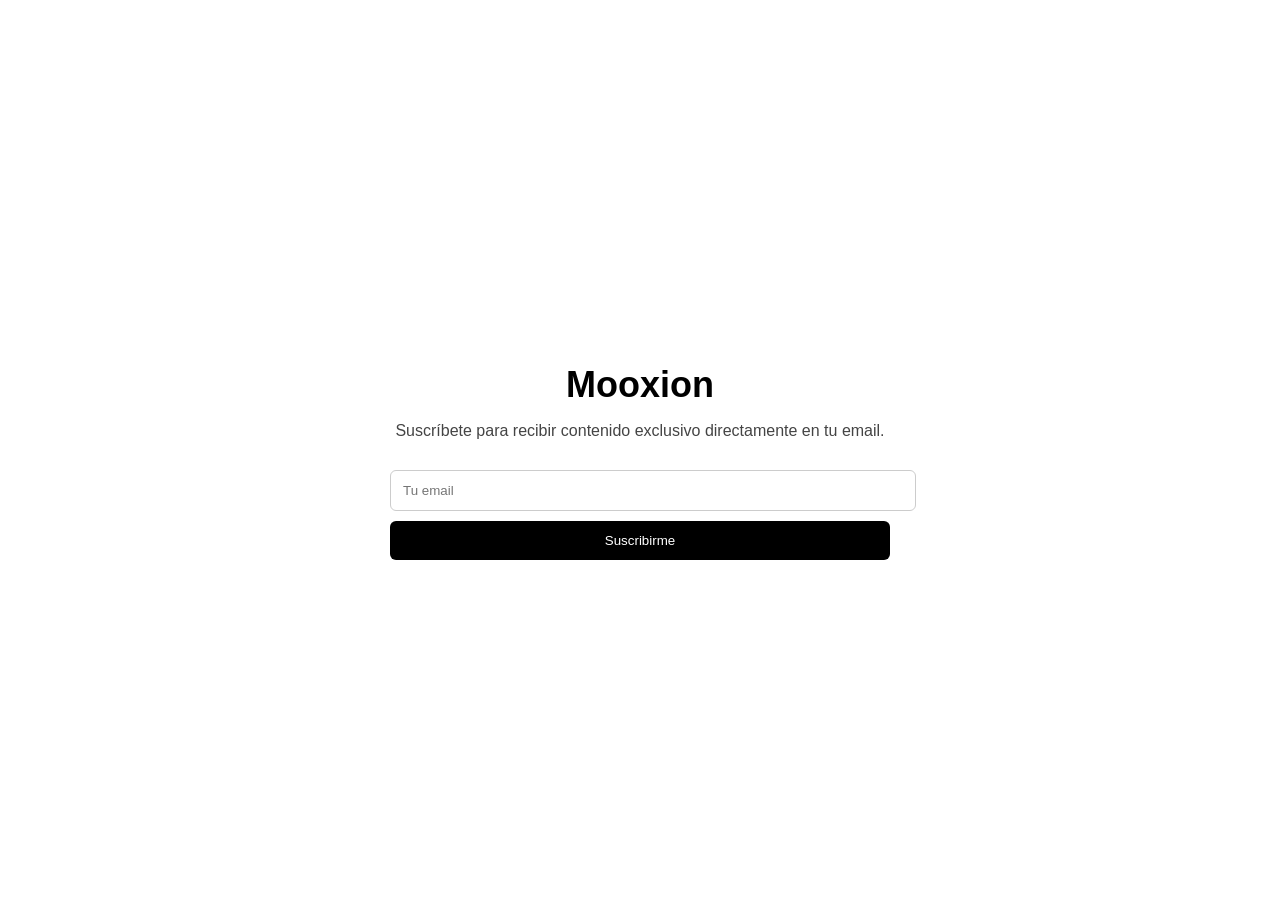
==== index.html @ d1da3291 "Add files via upload" ====
<!DOCTYPE html>
<html lang="es">
<head>
  <meta charset="UTF-8">
  <meta name="viewport" content="width=device-width, initial-scale=1.0">
  <title>Mooxion</title>

  <!-- MAILERLITE STYLES -->
  <style type="text/css">@import url("https://assets.mlcdn.com/fonts.css?version=1776858");</style>

  <!-- GENERAL STYLES -->
  <style>
    body {
      margin: 0;
      font-family: Arial, sans-serif;
      background: #ffffff;
      color: #000;
      display: flex;
      justify-content: center;
      align-items: center;
      min-height: 100vh;
    }

    .container {
      max-width: 500px;
      width: 100%;
      padding: 40px 20px;
      text-align: center;
    }

    h1 {
      font-size: 36px;
      margin-bottom: 10px;
    }

    p {
      font-size: 16px;
      margin-bottom: 30px;
      color: #444;
    }
  </style>
</head>

<body>

  <div class="container">

    <h1>Mooxion</h1>
    <p>Suscríbete para recibir contenido exclusivo directamente en tu email.</p>

    <!-- 🔥 MAILERLITE FORM START -->
    <div id="mlb2-40278794" class="ml-form-embedContainer ml-subscribe-form ml-subscribe-form-40278794">
      <div class="ml-form-align-center">
        <div class="ml-form-embedWrapper embedForm">

          <div class="ml-form-embedBody ml-form-embedBodyDefault row-form">

            <form class="ml-block-form"
              action="https://assets.mailerlite.com/jsonp/2226334/forms/185466399700813719/subscribe"
              method="post"
              target="_blank">

              <div class="ml-form-formContent">

                <div class="ml-form-fieldRow ml-last-item">
                  <div class="ml-field-group ml-field-email ml-validate-email ml-validate-required">

                    <input type="email"
                      name="fields[email]"
                      placeholder="Tu email"
                      required
                      style="padding:12px; width:100%; border:1px solid #ccc; border-radius:6px;">

                  </div>
                </div>

              </div>

              <div class="ml-form-embedSubmit">
                <button type="submit"
                  style="margin-top:10px; padding:12px; width:100%; background:black; color:white; border:none; border-radius:6px; cursor:pointer;">
                  Suscribirme
                </button>
              </div>

              <input type="hidden" name="ml-submit" value="1">
              <input type="hidden" name="anticsrf" value="true">

            </form>

          </div>

          <div class="ml-form-successBody row-success" style="display:none">
            <h2>¡Gracias!</h2>
            <p>Te has suscrito correctamente.</p>
          </div>

        </div>
      </div>
    </div>
    <!-- 🔥 MAILERLITE FORM END -->

  </div>

</body>
</html>
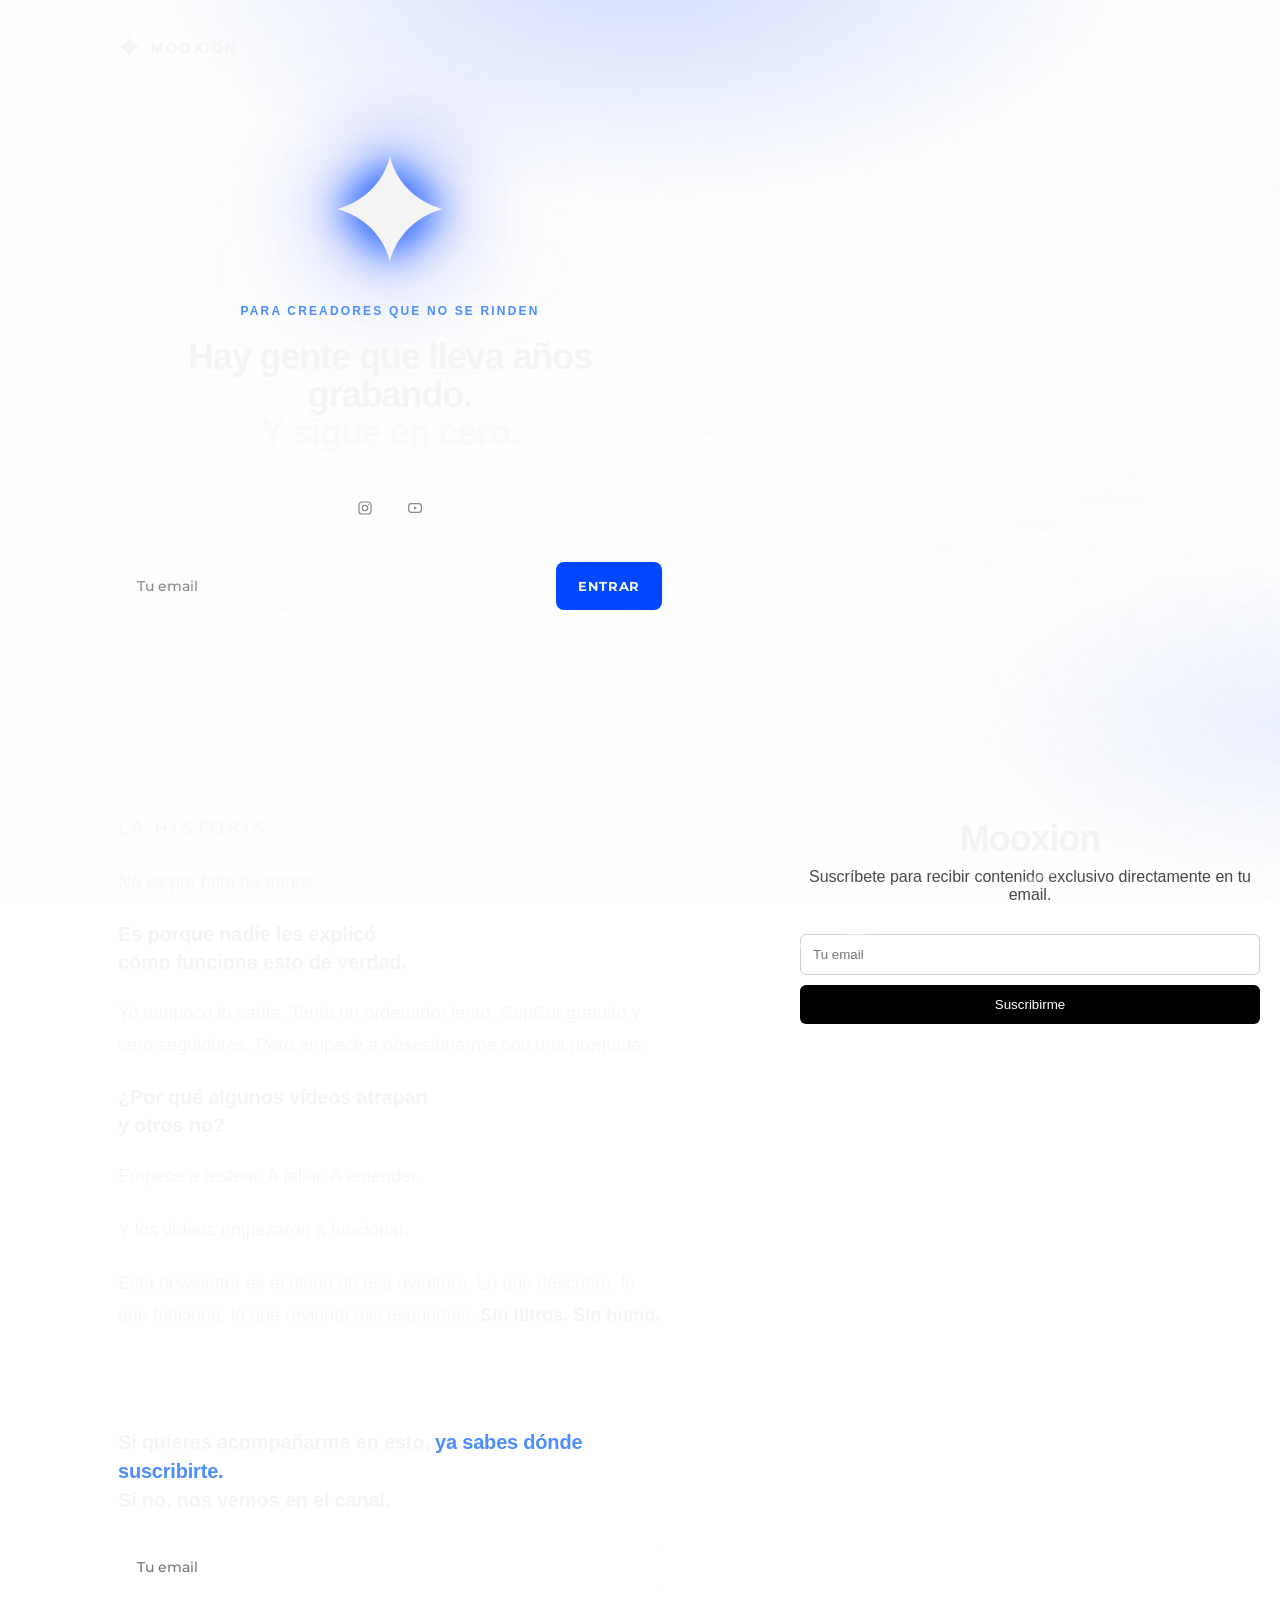
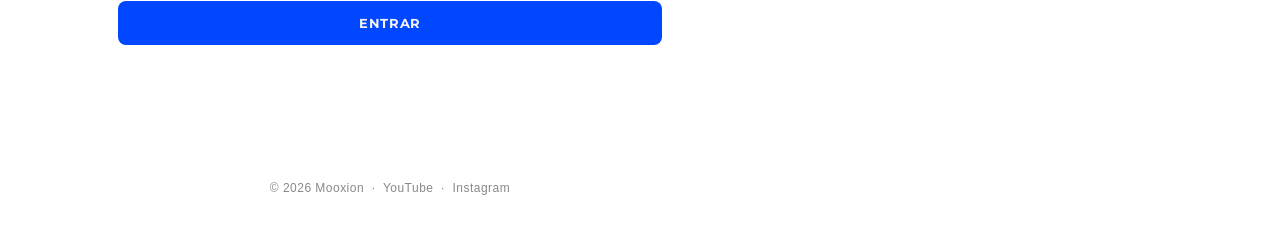
==== commit 815ab3dd: "Update index.html" ====
--- a/index.html
+++ b/index.html
@@ -1,4 +1,693 @@
 <!DOCTYPE html>
+<html lang="es">
+<head>
+<meta charset="UTF-8">
+<meta name="viewport" content="width=device-width, initial-scale=1.0">
+<title>Mooxion — La aventura de crear</title>
+<meta name="description" content="El diario de un creador que empezó desde cero. Sin humo. Sin filtros. Solo el proceso real.">
+<link rel="preconnect" href="https://fonts.googleapis.com">
+<link rel="preconnect" href="https://fonts.gstatic.com" crossorigin>
+<link href="https://fonts.googleapis.com/css2?family=Montserrat:wght@400;600;700;800&display=swap" rel="stylesheet">
+<style>
+  :root {
+    --bg:        #080808;
+    --blue:      #0047FF;
+    --blue-soft: #4D8EFF;
+    --white:     #F4F4F4;
+    --grey-dim:  #888888;
+    --grey-line: rgba(244,244,244,0.09);
+  }
+
+  *, *::before, *::after { margin:0; padding:0; box-sizing:border-box; }
+  html { scroll-behavior:smooth; }
+
+  body {
+    background: var(--bg);
+    color: var(--white);
+    font-family: 'Montserrat', sans-serif;
+    overflow-x: hidden;
+    position: relative;
+    min-height: 100vh;
+  }
+
+  .ambient {
+    position: fixed;
+    inset: 0;
+    pointer-events: none;
+    z-index: 0;
+    background:
+      radial-gradient(ellipse 55% 40% at 50% -5%,  rgba(0,71,255,0.18) 0%, transparent 70%),
+      radial-gradient(ellipse 40% 30% at 100% 80%,  rgba(0,71,255,0.08) 0%, transparent 60%);
+  }
+
+  .grain {
+    position: fixed;
+    inset: 0;
+    pointer-events: none;
+    z-index: 1;
+    opacity: 0.035;
+    background-image: url("data:image/svg+xml,%3Csvg xmlns='http://www.w3.org/2000/svg' width='120' height='120'%3E%3Cfilter id='n'%3E%3CfeTurbulence type='fractalNoise' baseFrequency='0.9' numOctaves='2' stitchTiles='stitch'/%3E%3C/filter%3E%3Crect width='100%25' height='100%25' filter='url(%23n)'/%3E%3C/svg%3E");
+  }
+
+  .lines {
+    position: absolute;
+    top: 0; left: 0;
+    width: 100%;
+    height: 1600px;
+    pointer-events: none;
+    z-index: 0;
+    opacity: 0.07;
+    filter: blur(1.5px);
+  }
+
+  .wrap {
+    position: relative;
+    z-index: 2;
+    max-width: 600px;
+    margin: 0 auto;
+    padding: 0 28px;
+  }
+
+  header {
+    display: flex;
+    align-items: center;
+    gap: 11px;
+    padding: 36px 0 0;
+  }
+
+  .wordmark {
+    font-size: 15px;
+    font-weight: 800;
+    letter-spacing: 0.14em;
+    text-transform: uppercase;
+    color: var(--white);
+  }
+
+  .star-wrap {
+    position: relative;
+    width: 72px;
+    height: 72px;
+    display: flex;
+    align-items: center;
+    justify-content: center;
+  }
+
+  .star-wrap svg.star {
+    width: 100%;
+    height: 100%;
+    position: relative;
+    z-index: 2;
+  }
+
+  .hero {
+    padding: 96px 0 0;
+    display: flex;
+    flex-direction: column;
+    align-items: center;
+    text-align: center;
+  }
+
+  .hero-star {
+    position: relative;
+    width: 110px;
+    height: 110px;
+    display: flex;
+    align-items: center;
+    justify-content: center;
+    margin-bottom: 40px;
+  }
+
+  .hero-star svg {
+    width: 100%;
+    height: 100%;
+    position: relative;
+    z-index: 2;
+    filter: drop-shadow(0 0 20px rgba(0,71,255,0.7)) drop-shadow(0 0 60px rgba(0,71,255,0.3));
+    animation: star-breathe 3.5s ease-in-out infinite;
+  }
+
+  @keyframes star-breathe {
+    0%, 100% { filter: drop-shadow(0 0 16px rgba(0,71,255,0.6)) drop-shadow(0 0 48px rgba(0,71,255,0.25)); }
+    50%       { filter: drop-shadow(0 0 28px rgba(77,142,255,0.9)) drop-shadow(0 0 80px rgba(0,71,255,0.45)); }
+  }
+
+  .eyebrow {
+    font-size: 12px;
+    font-weight: 700;
+    letter-spacing: 0.18em;
+    text-transform: uppercase;
+    color: var(--blue-soft);
+    margin-bottom: 20px;
+  }
+
+  h1 {
+    font-weight: 800;
+    font-size: clamp(2.2rem, 6.5vw, 3.4rem);
+    line-height: 1.06;
+    letter-spacing: -0.03em;
+    color: var(--white);
+    max-width: 520px;
+  }
+
+  h1 em {
+    font-style: normal;
+    color: rgba(244, 244, 244, 0.38);
+  }
+
+  .socials {
+    display: flex;
+    gap: 14px;
+    margin-top: 28px;
+  }
+
+  .socials a {
+    width: 36px;
+    height: 36px;
+    border-radius: 50%;
+    border: 1px solid var(--grey-line);
+    display: flex;
+    align-items: center;
+    justify-content: center;
+    color: var(--grey-dim);
+    transition: border-color 0.2s, color 0.2s, transform 0.2s;
+  }
+
+  .socials a:hover {
+    border-color: var(--blue-soft);
+    color: var(--blue-soft);
+    transform: translateY(-2px);
+  }
+
+  .socials svg { width: 16px; height: 16px; }
+
+  .form-area {
+    margin-top: 36px;
+    width: 100%;
+  }
+
+  #kit-form {
+    display: flex;
+    gap: 10px;
+  }
+
+  #kit-form input[type="email"] {
+    flex: 1;
+    min-width: 0;
+    background: rgba(244,244,244,0.04);
+    border: 1.5px solid var(--grey-line);
+    border-radius: 8px;
+    padding: 14px 18px;
+    font-family: 'Montserrat', sans-serif;
+    font-size: 14px;
+    font-weight: 500;
+    color: var(--white);
+    outline: none;
+    transition: border-color 0.2s, background 0.2s;
+  }
+
+  #kit-form input[type="email"]::placeholder { color: var(--grey-dim); }
+
+  #kit-form input[type="email"]:focus {
+    border-color: var(--blue);
+    background: rgba(0,71,255,0.06);
+  }
+
+  #kit-form input[type="email"]:focus-visible { outline: 2px solid var(--blue-soft); outline-offset: 2px; }
+
+  .btn-sub {
+    flex-shrink: 0;
+    border: none;
+    border-radius: 8px;
+    padding: 14px 22px;
+    background: var(--blue);
+    color: var(--white);
+    font-family: 'Montserrat', sans-serif;
+    font-weight: 700;
+    font-size: 13px;
+    letter-spacing: 0.05em;
+    text-transform: uppercase;
+    cursor: pointer;
+    transition: background 0.2s, transform 0.15s, box-shadow 0.2s;
+    white-space: nowrap;
+  }
+
+  .btn-sub:hover {
+    background: var(--blue-soft);
+    transform: translateY(-1px);
+    box-shadow: 0 8px 24px -6px rgba(0,71,255,0.6);
+  }
+
+  .btn-sub:active { transform: translateY(0); }
+  .btn-sub:disabled { opacity: 0.55; cursor: default; transform: none; }
+  .btn-sub:focus-visible { outline: 2px solid var(--blue-soft); outline-offset: 2px; }
+
+  .form-status {
+    font-size: 13px;
+    font-weight: 500;
+    text-align: center;
+    margin-top: 12px;
+    min-height: 16px;
+  }
+  .form-status.ok  { color: var(--blue-soft); }
+  .form-status.err { color: #ff6b6b; }
+
+  @media (max-width: 480px) {
+    #kit-form { flex-direction: column; }
+    .btn-sub { width: 100%; padding: 15px; }
+  }
+
+  .divider {
+    width: 100%;
+    height: 1px;
+    background: var(--grey-line);
+    margin: 80px 0 0;
+  }
+
+  .story {
+    padding: 64px 0 80px;
+  }
+
+  .story-label {
+    font-size: 11px;
+    font-weight: 700;
+    letter-spacing: 0.2em;
+    text-transform: uppercase;
+    color: var(--blue-soft);
+    margin-bottom: 40px;
+    display: flex;
+    align-items: center;
+    gap: 12px;
+  }
+
+  .story-label::after {
+    content: '';
+    flex: 1;
+    height: 1px;
+    background: var(--grey-line);
+  }
+
+  .story p {
+    font-size: 18px;
+    line-height: 1.75;
+    color: rgba(244,244,244,0.72);
+    font-weight: 400;
+    margin-bottom: 22px;
+  }
+
+  .story p.beat {
+    font-size: 20px;
+    font-weight: 700;
+    color: var(--white);
+    letter-spacing: -0.01em;
+    line-height: 1.4;
+  }
+
+  .story p strong {
+    color: var(--white);
+    font-weight: 700;
+  }
+
+  .cta-final {
+    margin-top: 56px;
+    padding-top: 40px;
+    border-top: 1px solid var(--grey-line);
+  }
+
+  .cta-final p {
+    font-size: 20px;
+    font-weight: 700;
+    color: var(--white);
+    line-height: 1.45;
+    margin-bottom: 28px;
+    letter-spacing: -0.01em;
+  }
+
+  .cta-final p span { color: var(--blue-soft); }
+
+  footer {
+    padding: 0 0 48px;
+    text-align: center;
+    font-size: 12px;
+    color: var(--grey-dim);
+    letter-spacing: 0.04em;
+  }
+
+  footer a { color: var(--grey-dim); text-decoration: none; transition: color 0.2s; }
+  footer a:hover { color: var(--white); }
+
+  @media (prefers-reduced-motion: reduce) {
+    .hero-star svg { animation: none; filter: drop-shadow(0 0 20px rgba(0,71,255,0.6)); }
+    html { scroll-behavior: auto; }
+  }
+
+  @keyframes fadeUp {
+    from { opacity: 0; transform: translateY(22px); }
+    to   { opacity: 1; transform: translateY(0); }
+  }
+
+  @keyframes fadeIn {
+    from { opacity: 0; }
+    to   { opacity: 1; }
+  }
+
+  @keyframes glowIn {
+    0%   { opacity: 0; filter: drop-shadow(0 0 0px rgba(0,71,255,0)) drop-shadow(0 0 0px rgba(0,71,255,0)); transform: scale(0.82); }
+    60%  { opacity: 1; filter: drop-shadow(0 0 32px rgba(77,142,255,1)) drop-shadow(0 0 90px rgba(0,71,255,0.55)); transform: scale(1.06); }
+    100% { opacity: 1; filter: drop-shadow(0 0 20px rgba(0,71,255,0.7)) drop-shadow(0 0 60px rgba(0,71,255,0.3)); transform: scale(1); }
+  }
+
+  .anim-logo    { animation: glowIn 1.1s cubic-bezier(0.22,1,0.36,1) 0.1s both; }
+  .anim-header  { animation: fadeIn 0.6s ease 0s both; }
+  .anim-eyebrow { animation: fadeUp 0.7s cubic-bezier(0.22,1,0.36,1) 0.55s both; }
+  .anim-h1      { animation: fadeUp 0.8s cubic-bezier(0.22,1,0.36,1) 0.75s both; }
+  .anim-socials { animation: fadeUp 0.7s cubic-bezier(0.22,1,0.36,1) 0.95s both; }
+  .anim-form    { animation: fadeUp 0.7s cubic-bezier(0.22,1,0.36,1) 1.1s both; }
+  .anim-divider { animation: fadeIn 0.8s ease 1.4s both; }
+  .anim-story   { animation: fadeUp 0.8s cubic-bezier(0.22,1,0.36,1) 1.5s both; }
+  .anim-lines   { animation: fadeIn 1.8s ease 0.3s both; }
+
+  @media (prefers-reduced-motion: reduce) {
+    .anim-logo, .anim-header, .anim-eyebrow, .anim-h1,
+    .anim-socials, .anim-form, .anim-divider, .anim-story, .anim-lines {
+      animation: none;
+      opacity: 1;
+    }
+  }
+
+  .fog {
+    position: fixed;
+    inset: 0;
+    z-index: 1;
+    pointer-events: none;
+    overflow: hidden;
+  }
+
+  .fog-layer {
+    position: absolute;
+    width: 220%;
+    height: 100%;
+    background:
+      radial-gradient(ellipse 70% 55% at 20% 70%, rgba(255,255,255,0.11) 0%, transparent 65%),
+      radial-gradient(ellipse 55% 45% at 75% 25%, rgba(255,255,255,0.07) 0%, transparent 60%),
+      radial-gradient(ellipse 40% 35% at 50% 50%, rgba(255,255,255,0.04) 0%, transparent 55%);
+    animation: fog-drift 26s ease-in-out infinite alternate;
+    transform-origin: center;
+    filter: blur(18px);
+  }
+
+  .fog-layer-2 {
+    position: absolute;
+    width: 220%;
+    height: 100%;
+    background:
+      radial-gradient(ellipse 65% 50% at 70% 75%, rgba(255,255,255,0.09) 0%, transparent 60%),
+      radial-gradient(ellipse 50% 60% at 15% 30%, rgba(255,255,255,0.06) 0%, transparent 65%),
+      radial-gradient(ellipse 35% 40% at 85% 55%, rgba(255,255,255,0.05) 0%, transparent 50%);
+    animation: fog-drift-2 36s ease-in-out infinite alternate;
+    filter: blur(24px);
+  }
+
+  @keyframes fog-drift {
+    0%   { transform: translateX(-10%) scaleY(1.02); opacity: 0.6; }
+    35%  { transform: translateX(-3%)  scaleY(1.08); opacity: 1; }
+    70%  { transform: translateX(-7%)  scaleY(0.96); opacity: 0.85; }
+    100% { transform: translateX(-2%)  scaleY(1.04); opacity: 0.75; }
+  }
+
+  @keyframes fog-drift-2 {
+    0%   { transform: translateX(0%)   scaleY(1.06); opacity: 0.5; }
+    40%  { transform: translateX(-8%)  scaleY(1.02); opacity: 0.95; }
+    75%  { transform: translateX(-4%)  scaleY(1.1);  opacity: 0.7; }
+    100% { transform: translateX(-6%)  scaleY(0.98); opacity: 0.85; }
+  }
+
+  #particles {
+    position: fixed;
+    inset: 0;
+    z-index: 1;
+    pointer-events: none;
+    opacity: 0.55;
+  }
+
+  @media (prefers-reduced-motion: reduce) {
+    .fog-layer, .fog-layer-2 { animation: none; }
+  }
+</style>
+</head>
+<body>
+
+<div class="ambient"></div>
+<div class="grain"></div>
+<div class="fog" aria-hidden="true">
+  <div class="fog-layer"></div>
+  <div class="fog-layer-2"></div>
+</div>
+<canvas id="particles" aria-hidden="true"></canvas>
+
+<svg class="lines anim-lines" viewBox="0 0 600 1600" preserveAspectRatio="none" xmlns="http://www.w3.org/2000/svg" aria-hidden="true">
+  <defs>
+    <linearGradient id="lw1" x1="0" y1="0" x2="1" y2="0">
+      <stop offset="0%" stop-color="#fff" stop-opacity="0"/>
+      <stop offset="40%" stop-color="#fff" stop-opacity="1"/>
+      <stop offset="100%" stop-color="#fff" stop-opacity="0.4"/>
+    </linearGradient>
+    <linearGradient id="lw2" x1="0" y1="0" x2="1" y2="0">
+      <stop offset="0%" stop-color="#fff" stop-opacity="0.3"/>
+      <stop offset="60%" stop-color="#fff" stop-opacity="1"/>
+      <stop offset="100%" stop-color="#fff" stop-opacity="0"/>
+    </linearGradient>
+    <linearGradient id="lw3" x1="0" y1="0" x2="1" y2="0">
+      <stop offset="0%" stop-color="#fff" stop-opacity="0"/>
+      <stop offset="50%" stop-color="#fff" stop-opacity="0.8"/>
+      <stop offset="100%" stop-color="#fff" stop-opacity="0"/>
+    </linearGradient>
+  </defs>
+  <path d="M -60 140 C 100 80, 200 260, 460 200 S 700 60, 680 20"
+        stroke="url(#lw1)" stroke-width="2.5" fill="none" stroke-linecap="round"/>
+  <path d="M 660 780 C 500 820, 440 980, 260 960 S 20 820, -40 880"
+        stroke="url(#lw2)" stroke-width="2.5" fill="none" stroke-linecap="round"/>
+  <path d="M -40 1340 C 120 1280, 200 1460, 400 1440 S 640 1340, 680 1380"
+        stroke="url(#lw3)" stroke-width="2" fill="none" stroke-linecap="round" opacity="0.7"/>
+</svg>
+
+<div class="wrap">
+
+  <header class="anim-header">
+    <svg class="star" width="22" height="22" viewBox="0 0 100 100" xmlns="http://www.w3.org/2000/svg" aria-hidden="true">
+      <path d="M50 2 C50 2,56 38,98 50 C56 62,50 98,50 98 C50 98,44 62,2 50 C44 38,50 2,50 2Z" fill="#F4F4F4"/>
+    </svg>
+    <span class="wordmark">Mooxion</span>
+  </header>
+
+  <section class="hero">
+
+    <div class="hero-star anim-logo" role="img" aria-label="Logo Mooxion — estrella de cuatro puntas">
+      <svg viewBox="0 0 100 100" xmlns="http://www.w3.org/2000/svg">
+        <path d="M50 2 C50 2,56 38,98 50 C56 62,50 98,50 98 C50 98,44 62,2 50 C44 38,50 2,50 2Z" fill="#F4F4F4"/>
+      </svg>
+    </div>
+
+    <p class="eyebrow anim-eyebrow">Para creadores que no se rinden</p>
+
+    <h1 class="anim-h1">Hay gente que lleva años grabando.<br><em>Y sigue en cero.</em></h1>
+
+    <div class="socials anim-socials">
+      <a href="https://www.instagram.com/mooxioon/" target="_blank" rel="noopener" aria-label="Instagram">
+        <svg viewBox="0 0 24 24" fill="none" stroke="currentColor" stroke-width="1.8" stroke-linecap="round" stroke-linejoin="round">
+          <rect x="3" y="3" width="18" height="18" rx="5"/>
+          <circle cx="12" cy="12" r="4"/>
+          <circle cx="17.2" cy="6.8" r="1" fill="currentColor" stroke="none"/>
+        </svg>
+      </a>
+      <a href="https://www.youtube.com/@Mooxion" target="_blank" rel="noopener" aria-label="YouTube">
+        <svg viewBox="0 0 24 24" fill="none" stroke="currentColor" stroke-width="1.8" stroke-linecap="round" stroke-linejoin="round">
+          <rect x="2.5" y="5.5" width="19" height="13" rx="4"/>
+          <path d="M10.5 9.5l4.5 2.5-4.5 2.5z" fill="currentColor" stroke="none"/>
+        </svg>
+      </a>
+    </div>
+
+    <div class="form-area anim-form">
+      <form id="kit-form">
+        <input
+          type="email"
+          name="email_address"
+          id="email_address"
+          placeholder="Tu email"
+          required
+          autocomplete="email"
+          aria-label="Tu correo electrónico"
+        >
+        <button type="submit" class="btn-sub" id="btn-sub">Entrar</button>
+      </form>
+      <p class="form-status" id="form-status" role="status" aria-live="polite"></p>
+    </div>
+
+  </section>
+
+  <div class="divider anim-divider"></div>
+
+  <section class="story anim-story">
+
+    <p class="story-label">La historia</p>
+
+    <p>No es por falta de ganas.</p>
+
+    <p class="beat">Es porque nadie les explicó<br>cómo funciona esto de verdad.</p>
+
+    <p>Yo tampoco lo sabía. Tenía un ordenador lento, CapCut gratuito y cero seguidores. Pero empecé a obsesionarme con una pregunta:</p>
+
+    <p class="beat">¿Por qué algunos vídeos atrapan<br>y otros no?</p>
+
+    <p>Empecé a testear. A fallar. A entender.</p>
+
+    <p>Y los vídeos empezaron a funcionar.</p>
+
+    <p>Esta newsletter es el diario de esa aventura. Lo que descubro, lo que funciona, lo que revienta mis esquemas. <strong>Sin filtros. Sin humo.</strong></p>
+
+    <div class="cta-final">
+      <p>Si quieres acompañarme en esto, <span>ya sabes dónde suscribirte.</span><br>Si no, nos vemos en el canal.</p>
+
+      <form id="kit-form-2">
+        <input
+          type="email"
+          name="email_address"
+          id="email_address_2"
+          placeholder="Tu email"
+          required
+          autocomplete="email"
+          aria-label="Tu correo electrónico"
+          style="flex:1;min-width:0;background:rgba(244,244,244,0.04);border:1.5px solid rgba(244,244,244,0.09);border-radius:8px;padding:14px 18px;font-family:'Montserrat',sans-serif;font-size:14px;font-weight:500;color:#F4F4F4;outline:none;transition:border-color .2s,background .2s;width:100%;margin-bottom:10px;"
+        >
+        <button type="submit" class="btn-sub" id="btn-sub-2" style="width:100%;">Entrar</button>
+      </form>
+      <p class="form-status" id="form-status-2" role="status" aria-live="polite"></p>
+
+    </div>
+
+  </section>
+
+  <footer>
+    © 2026 Mooxion &nbsp;·&nbsp;
+    <a href="https://www.youtube.com/@Mooxion" target="_blank" rel="noopener">YouTube</a>
+    &nbsp;·&nbsp;
+    <a href="https://www.instagram.com/mooxioon/" target="_blank" rel="noopener">Instagram</a>
+  </footer>
+
+</div>
+
+<script>
+  async function submitToKit(email, statusEl, btnEl, originalLabel) {
+    btnEl.disabled = true;
+    btnEl.textContent = '...';
+    statusEl.textContent = '';
+    statusEl.className = 'form-status';
+
+    try {
+      const res = await fetch('https://app.kit.com/forms/9589593/subscriptions', {
+        method: 'POST',
+        headers: { 'Content-Type': 'application/json', 'Accept': 'application/json' },
+        body: JSON.stringify({ email_address: email })
+      });
+
+      if (res.ok) {
+        statusEl.textContent = '¡Listo! Revisa tu correo para confirmar.';
+        statusEl.className = 'form-status ok';
+        return true;
+      } else {
+        statusEl.textContent = 'Algo no ha ido bien. Inténtalo de nuevo.';
+        statusEl.className = 'form-status err';
+      }
+    } catch {
+      statusEl.textContent = 'Sin conexión. Inténtalo de nuevo.';
+      statusEl.className = 'form-status err';
+    } finally {
+      btnEl.disabled = false;
+      btnEl.textContent = originalLabel;
+    }
+    return false;
+  }
+
+  document.getElementById('kit-form').addEventListener('submit', async function(e) {
+    e.preventDefault();
+    const ok = await submitToKit(
+      document.getElementById('email_address').value.trim(),
+      document.getElementById('form-status'),
+      document.getElementById('btn-sub'),
+      'Entrar'
+    );
+    if (ok) this.reset();
+  });
+
+  document.getElementById('kit-form-2').addEventListener('submit', async function(e) {
+    e.preventDefault();
+    const ok = await submitToKit(
+      document.getElementById('email_address_2').value.trim(),
+      document.getElementById('form-status-2'),
+      document.getElementById('btn-sub-2'),
+      'Entrar'
+    );
+    if (ok) this.reset();
+  });
+</script>
+
+<script>
+(function() {
+  const canvas = document.getElementById('particles');
+  const ctx = canvas.getContext('2d');
+  let W, H, particles;
+
+  function resize() {
+    W = canvas.width  = window.innerWidth;
+    H = canvas.height = window.innerHeight;
+  }
+
+  function createParticles() {
+    particles = Array.from({ length: 55 }, () => ({
+      x: Math.random() * W,
+      y: Math.random() * H,
+      r: Math.random() * 1.1 + 0.2,
+      alpha: Math.random() * 0.35 + 0.05,
+      vx: (Math.random() - 0.5) * 0.18,
+      vy: -(Math.random() * 0.22 + 0.06),
+      life: Math.random(),
+      speed: Math.random() * 0.003 + 0.001,
+    }));
+  }
+
+  function draw() {
+    ctx.clearRect(0, 0, W, H);
+    particles.forEach(p => {
+      p.life += p.speed;
+      if (p.life > 1) {
+        p.life = 0;
+        p.x = Math.random() * W;
+        p.y = H + 10;
+        p.alpha = Math.random() * 0.35 + 0.05;
+      }
+      const t = p.life;
+      const fade = t < 0.15 ? t / 0.15 : t > 0.8 ? (1 - t) / 0.2 : 1;
+      ctx.beginPath();
+      ctx.arc(p.x, p.y, p.r, 0, Math.PI * 2);
+      ctx.fillStyle = `rgba(255,255,255,${p.alpha * fade})`;
+      ctx.fill();
+      p.x += p.vx;
+      p.y += p.vy;
+    });
+    requestAnimationFrame(draw);
+  }
+
+  const mq = window.matchMedia('(prefers-reduced-motion: reduce)');
+  if (!mq.matches) {
+    resize();
+    createParticles();
+    draw();
+    window.addEventListener('resize', () => { resize(); createParticles(); });
+  }
+})();
+</script>
+</body>
+</html><!DOCTYPE html>
 <html lang="es">
 <head>
   <meta charset="UTF-8">
@@ -103,4 +792,4 @@
   </div>
 
 </body>
-</html>+</html>
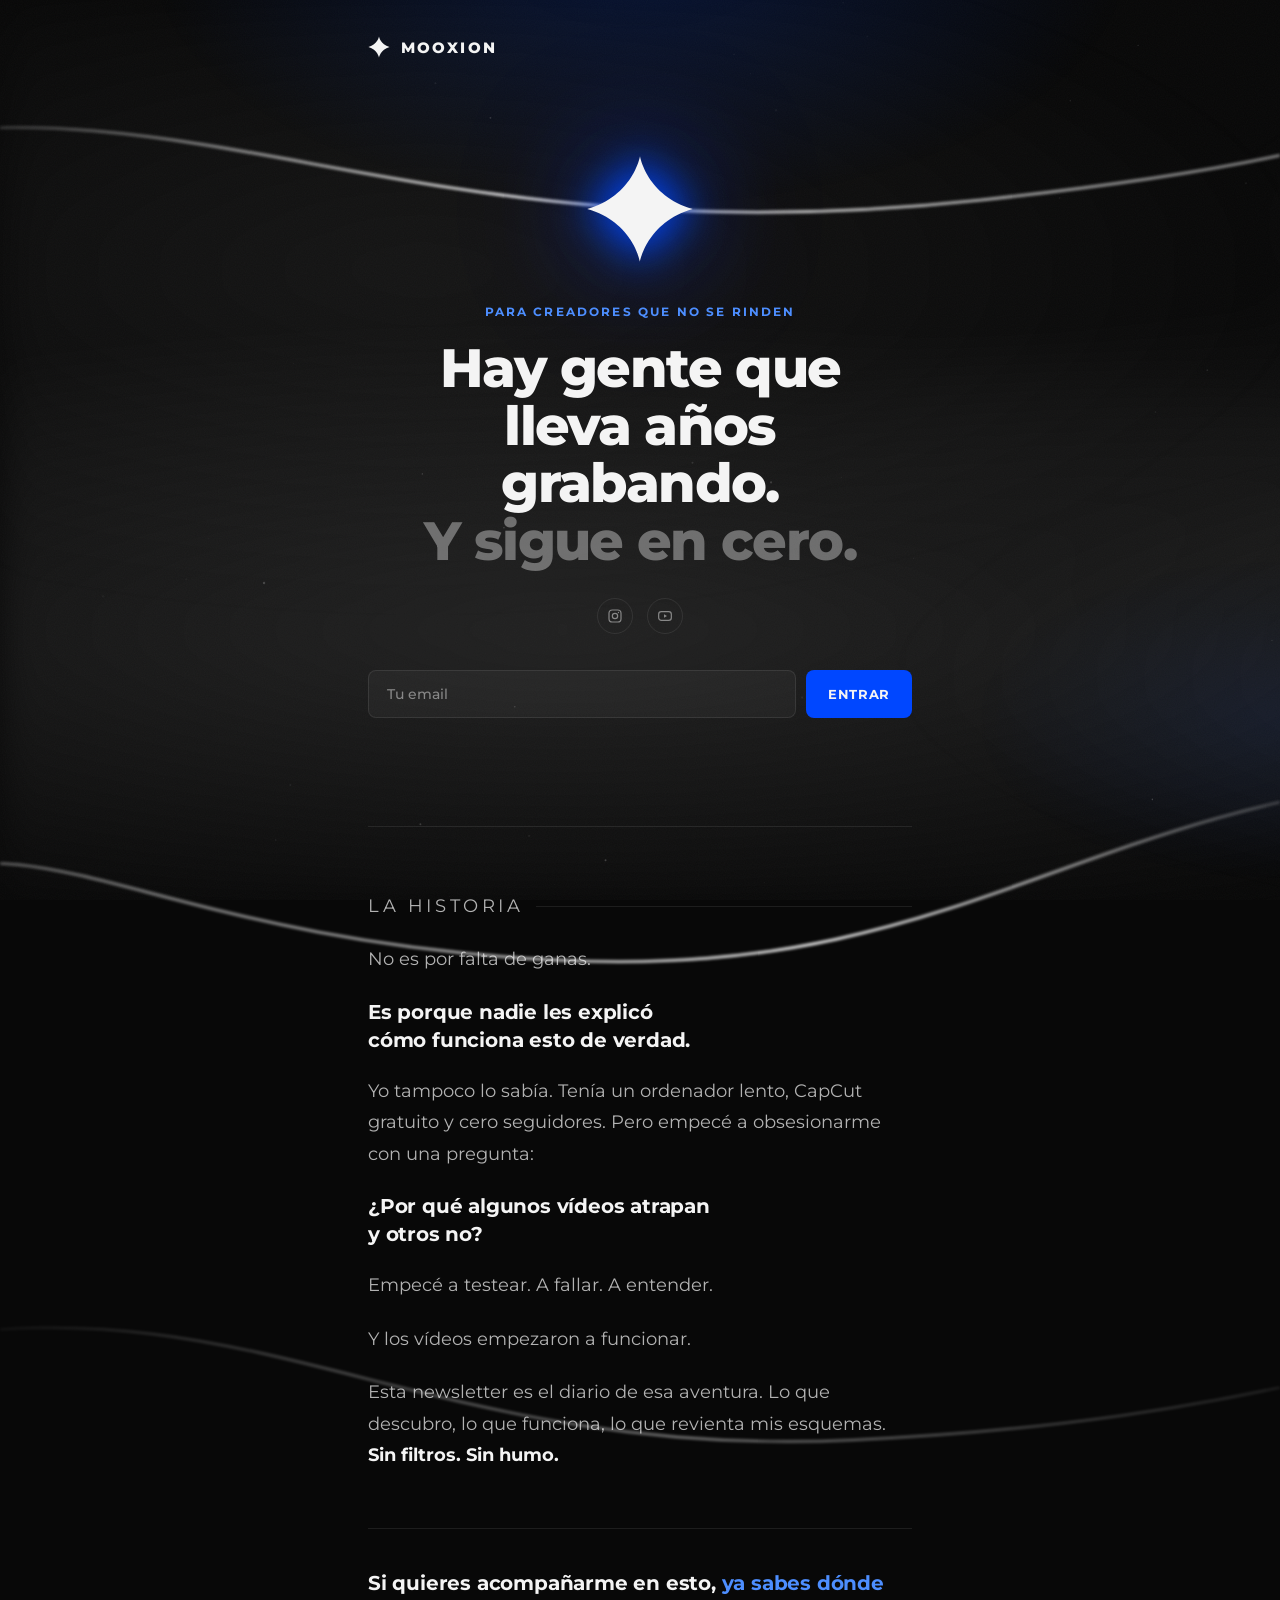
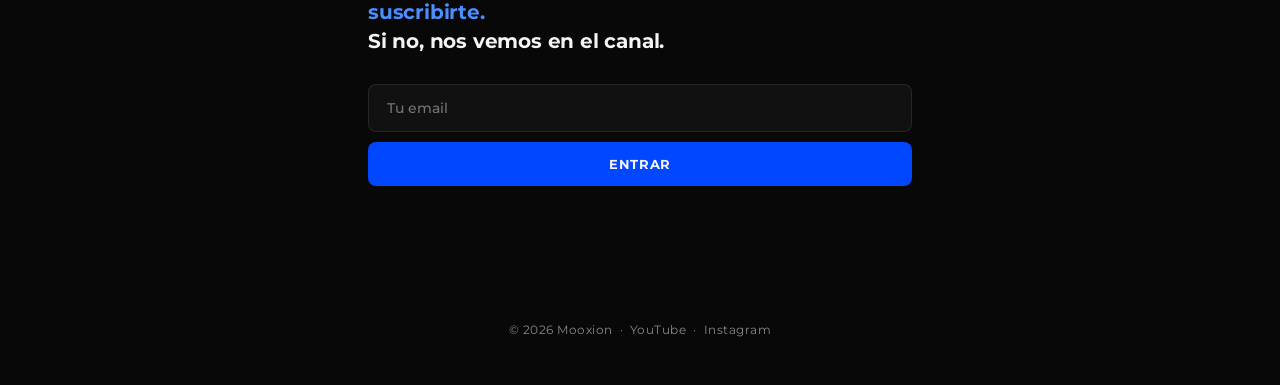
==== commit a8839af4: "Update index.html" ====
--- a/index.html
+++ b/index.html
@@ -30,6 +30,7 @@
     min-height: 100vh;
   }
 
+  /* ── Ambient glow ── */
   .ambient {
     position: fixed;
     inset: 0;
@@ -40,6 +41,7 @@
       radial-gradient(ellipse 40% 30% at 100% 80%,  rgba(0,71,255,0.08) 0%, transparent 60%);
   }
 
+  /* ── Grain ── */
   .grain {
     position: fixed;
     inset: 0;
@@ -49,6 +51,7 @@
     background-image: url("data:image/svg+xml,%3Csvg xmlns='http://www.w3.org/2000/svg' width='120' height='120'%3E%3Cfilter id='n'%3E%3CfeTurbulence type='fractalNoise' baseFrequency='0.9' numOctaves='2' stitchTiles='stitch'/%3E%3C/filter%3E%3Crect width='100%25' height='100%25' filter='url(%23n)'/%3E%3C/svg%3E");
   }
 
+  /* ── Decorative lines (scroll with page) ── */
   .lines {
     position: absolute;
     top: 0; left: 0;
@@ -60,6 +63,7 @@
     filter: blur(1.5px);
   }
 
+  /* ── Layout ── */
   .wrap {
     position: relative;
     z-index: 2;
@@ -68,6 +72,7 @@
     padding: 0 28px;
   }
 
+  /* ── Header ── */
   header {
     display: flex;
     align-items: center;
@@ -83,6 +88,7 @@
     color: var(--white);
   }
 
+  /* ── Star logo ── */
   .star-wrap {
     position: relative;
     width: 72px;
@@ -99,6 +105,7 @@
     z-index: 2;
   }
 
+  /* ── Hero ── */
   .hero {
     padding: 96px 0 0;
     display: flex;
@@ -154,6 +161,7 @@
     color: rgba(244, 244, 244, 0.38);
   }
 
+  /* ── Socials ── */
   .socials {
     display: flex;
     gap: 14px;
@@ -180,6 +188,7 @@
 
   .socials svg { width: 16px; height: 16px; }
 
+  /* ── Form ── */
   .form-area {
     margin-top: 36px;
     width: 100%;
@@ -256,6 +265,7 @@
     .btn-sub { width: 100%; padding: 15px; }
   }
 
+  /* ── Divider ── */
   .divider {
     width: 100%;
     height: 1px;
@@ -263,6 +273,7 @@
     margin: 80px 0 0;
   }
 
+  /* ── Story ── */
   .story {
     padding: 64px 0 80px;
   }
@@ -307,6 +318,7 @@
     font-weight: 700;
   }
 
+  /* ── CTA final ── */
   .cta-final {
     margin-top: 56px;
     padding-top: 40px;
@@ -324,6 +336,7 @@
 
   .cta-final p span { color: var(--blue-soft); }
 
+  /* ── Footer ── */
   footer {
     padding: 0 0 48px;
     text-align: center;
@@ -335,11 +348,13 @@
   footer a { color: var(--grey-dim); text-decoration: none; transition: color 0.2s; }
   footer a:hover { color: var(--white); }
 
+  /* ── Reduced motion ── */
   @media (prefers-reduced-motion: reduce) {
     .hero-star svg { animation: none; filter: drop-shadow(0 0 20px rgba(0,71,255,0.6)); }
     html { scroll-behavior: auto; }
   }
 
+  /* ── Animaciones de entrada ── */
   @keyframes fadeUp {
     from { opacity: 0; transform: translateY(22px); }
     to   { opacity: 1; transform: translateY(0); }
@@ -374,6 +389,7 @@
     }
   }
 
+  /* ── Niebla cinematográfica ── */
   .fog {
     position: fixed;
     inset: 0;
@@ -421,6 +437,7 @@
     100% { transform: translateX(-6%)  scaleY(0.98); opacity: 0.85; }
   }
 
+  /* ── Canvas de partículas ── */
   #particles {
     position: fixed;
     inset: 0;
@@ -444,6 +461,8 @@
 </div>
 <canvas id="particles" aria-hidden="true"></canvas>
 
+
+<!-- Decorative lines: absolute, scroll with content -->
 <svg class="lines anim-lines" viewBox="0 0 600 1600" preserveAspectRatio="none" xmlns="http://www.w3.org/2000/svg" aria-hidden="true">
   <defs>
     <linearGradient id="lw1" x1="0" y1="0" x2="1" y2="0">
@@ -462,10 +481,13 @@
       <stop offset="100%" stop-color="#fff" stop-opacity="0"/>
     </linearGradient>
   </defs>
+  <!-- Top curve — amber side, now white -->
   <path d="M -60 140 C 100 80, 200 260, 460 200 S 700 60, 680 20"
         stroke="url(#lw1)" stroke-width="2.5" fill="none" stroke-linecap="round"/>
+  <!-- Mid curve — blue side, now white -->
   <path d="M 660 780 C 500 820, 440 980, 260 960 S 20 820, -40 880"
         stroke="url(#lw2)" stroke-width="2.5" fill="none" stroke-linecap="round"/>
+  <!-- Bottom curve -->
   <path d="M -40 1340 C 120 1280, 200 1460, 400 1440 S 640 1340, 680 1380"
         stroke="url(#lw3)" stroke-width="2" fill="none" stroke-linecap="round" opacity="0.7"/>
 </svg>
@@ -479,6 +501,7 @@
     <span class="wordmark">Mooxion</span>
   </header>
 
+  <!-- ── HERO ── -->
   <section class="hero">
 
     <div class="hero-star anim-logo" role="img" aria-label="Logo Mooxion — estrella de cuatro puntas">
@@ -527,6 +550,7 @@
 
   <div class="divider anim-divider"></div>
 
+  <!-- ── STORY ── -->
   <section class="story anim-story">
 
     <p class="story-label">La historia</p>
@@ -548,6 +572,7 @@
     <div class="cta-final">
       <p>Si quieres acompañarme en esto, <span>ya sabes dónde suscribirte.</span><br>Si no, nos vemos en el canal.</p>
 
+      <!-- Second form -->
       <form id="kit-form-2">
         <input
           type="email"
@@ -574,7 +599,7 @@
     <a href="https://www.instagram.com/mooxioon/" target="_blank" rel="noopener">Instagram</a>
   </footer>
 
-</div>
+</div><!-- /wrap -->
 
 <script>
   async function submitToKit(email, statusEl, btnEl, originalLabel) {
@@ -631,6 +656,7 @@
   });
 </script>
 
+
 <script>
 (function() {
   const canvas = document.getElementById('particles');
@@ -665,18 +691,23 @@
         p.y = H + 10;
         p.alpha = Math.random() * 0.35 + 0.05;
       }
+
+      // Fade in y out suave en base a life
       const t = p.life;
       const fade = t < 0.15 ? t / 0.15 : t > 0.8 ? (1 - t) / 0.2 : 1;
+
       ctx.beginPath();
       ctx.arc(p.x, p.y, p.r, 0, Math.PI * 2);
       ctx.fillStyle = `rgba(255,255,255,${p.alpha * fade})`;
       ctx.fill();
+
       p.x += p.vx;
       p.y += p.vy;
     });
     requestAnimationFrame(draw);
   }
 
+  // Respetar prefers-reduced-motion
   const mq = window.matchMedia('(prefers-reduced-motion: reduce)');
   if (!mq.matches) {
     resize();
@@ -687,109 +718,4 @@
 })();
 </script>
 </body>
-</html><!DOCTYPE html>
-<html lang="es">
-<head>
-  <meta charset="UTF-8">
-  <meta name="viewport" content="width=device-width, initial-scale=1.0">
-  <title>Mooxion</title>
-
-  <!-- MAILERLITE STYLES -->
-  <style type="text/css">@import url("https://assets.mlcdn.com/fonts.css?version=1776858");</style>
-
-  <!-- GENERAL STYLES -->
-  <style>
-    body {
-      margin: 0;
-      font-family: Arial, sans-serif;
-      background: #ffffff;
-      color: #000;
-      display: flex;
-      justify-content: center;
-      align-items: center;
-      min-height: 100vh;
-    }
-
-    .container {
-      max-width: 500px;
-      width: 100%;
-      padding: 40px 20px;
-      text-align: center;
-    }
-
-    h1 {
-      font-size: 36px;
-      margin-bottom: 10px;
-    }
-
-    p {
-      font-size: 16px;
-      margin-bottom: 30px;
-      color: #444;
-    }
-  </style>
-</head>
-
-<body>
-
-  <div class="container">
-
-    <h1>Mooxion</h1>
-    <p>Suscríbete para recibir contenido exclusivo directamente en tu email.</p>
-
-    <!-- 🔥 MAILERLITE FORM START -->
-    <div id="mlb2-40278794" class="ml-form-embedContainer ml-subscribe-form ml-subscribe-form-40278794">
-      <div class="ml-form-align-center">
-        <div class="ml-form-embedWrapper embedForm">
-
-          <div class="ml-form-embedBody ml-form-embedBodyDefault row-form">
-
-            <form class="ml-block-form"
-              action="https://assets.mailerlite.com/jsonp/2226334/forms/185466399700813719/subscribe"
-              method="post"
-              target="_blank">
-
-              <div class="ml-form-formContent">
-
-                <div class="ml-form-fieldRow ml-last-item">
-                  <div class="ml-field-group ml-field-email ml-validate-email ml-validate-required">
-
-                    <input type="email"
-                      name="fields[email]"
-                      placeholder="Tu email"
-                      required
-                      style="padding:12px; width:100%; border:1px solid #ccc; border-radius:6px;">
-
-                  </div>
-                </div>
-
-              </div>
-
-              <div class="ml-form-embedSubmit">
-                <button type="submit"
-                  style="margin-top:10px; padding:12px; width:100%; background:black; color:white; border:none; border-radius:6px; cursor:pointer;">
-                  Suscribirme
-                </button>
-              </div>
-
-              <input type="hidden" name="ml-submit" value="1">
-              <input type="hidden" name="anticsrf" value="true">
-
-            </form>
-
-          </div>
-
-          <div class="ml-form-successBody row-success" style="display:none">
-            <h2>¡Gracias!</h2>
-            <p>Te has suscrito correctamente.</p>
-          </div>
-
-        </div>
-      </div>
-    </div>
-    <!-- 🔥 MAILERLITE FORM END -->
-
-  </div>
-
-</body>
 </html>
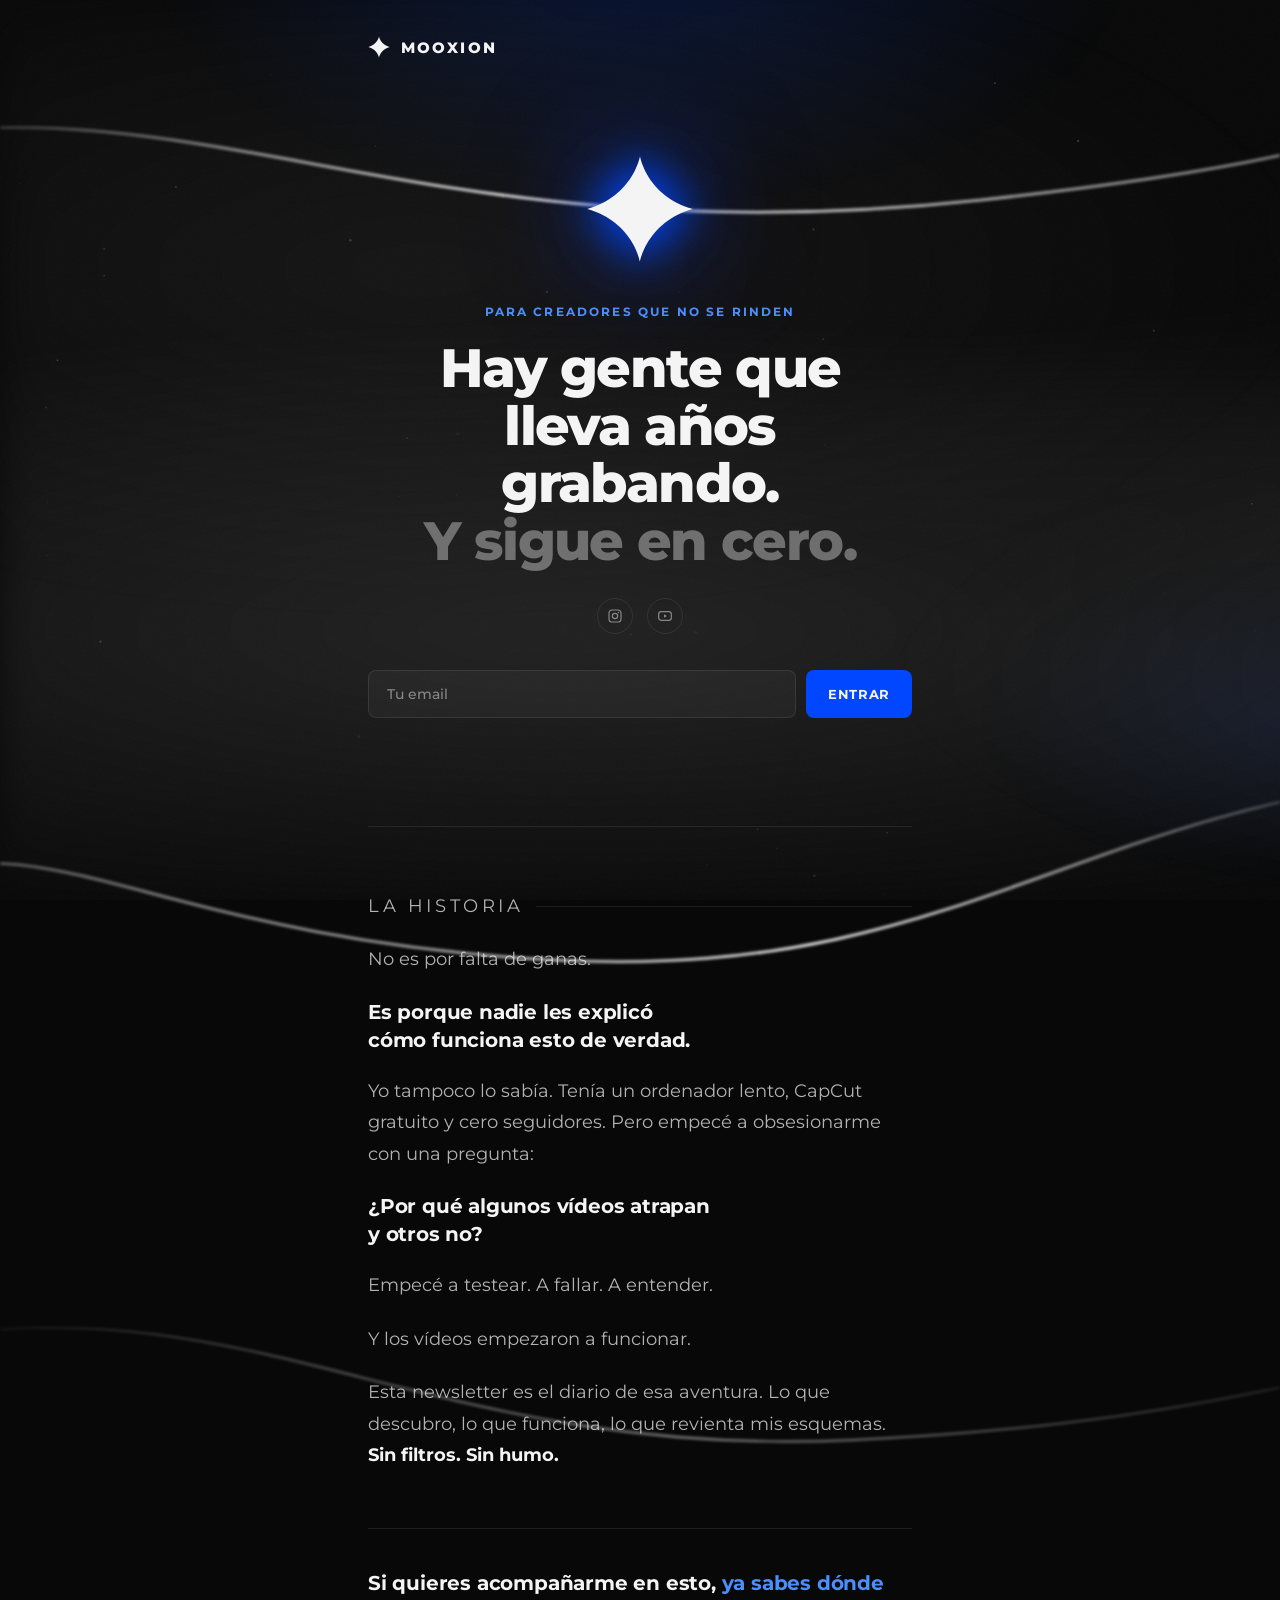
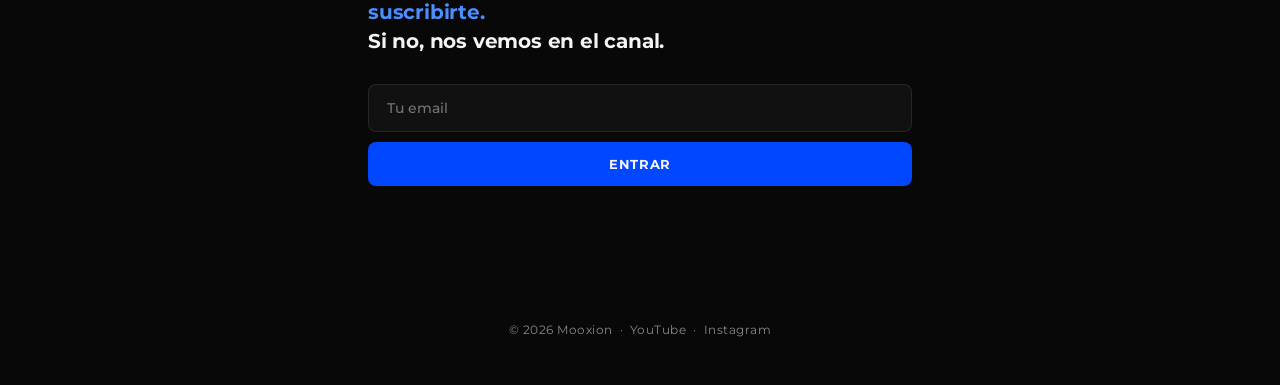
==== commit 6757ccce: "Add files via upload" ====
--- a/index.html
+++ b/index.html
@@ -1,721 +1,721 @@
-<!DOCTYPE html>
-<html lang="es">
-<head>
-<meta charset="UTF-8">
-<meta name="viewport" content="width=device-width, initial-scale=1.0">
-<title>Mooxion — La aventura de crear</title>
-<meta name="description" content="El diario de un creador que empezó desde cero. Sin humo. Sin filtros. Solo el proceso real.">
-<link rel="preconnect" href="https://fonts.googleapis.com">
-<link rel="preconnect" href="https://fonts.gstatic.com" crossorigin>
-<link href="https://fonts.googleapis.com/css2?family=Montserrat:wght@400;600;700;800&display=swap" rel="stylesheet">
-<style>
-  :root {
-    --bg:        #080808;
-    --blue:      #0047FF;
-    --blue-soft: #4D8EFF;
-    --white:     #F4F4F4;
-    --grey-dim:  #888888;
-    --grey-line: rgba(244,244,244,0.09);
-  }
-
-  *, *::before, *::after { margin:0; padding:0; box-sizing:border-box; }
-  html { scroll-behavior:smooth; }
-
-  body {
-    background: var(--bg);
-    color: var(--white);
-    font-family: 'Montserrat', sans-serif;
-    overflow-x: hidden;
-    position: relative;
-    min-height: 100vh;
-  }
-
-  /* ── Ambient glow ── */
-  .ambient {
-    position: fixed;
-    inset: 0;
-    pointer-events: none;
-    z-index: 0;
-    background:
-      radial-gradient(ellipse 55% 40% at 50% -5%,  rgba(0,71,255,0.18) 0%, transparent 70%),
-      radial-gradient(ellipse 40% 30% at 100% 80%,  rgba(0,71,255,0.08) 0%, transparent 60%);
-  }
-
-  /* ── Grain ── */
-  .grain {
-    position: fixed;
-    inset: 0;
-    pointer-events: none;
-    z-index: 1;
-    opacity: 0.035;
-    background-image: url("data:image/svg+xml,%3Csvg xmlns='http://www.w3.org/2000/svg' width='120' height='120'%3E%3Cfilter id='n'%3E%3CfeTurbulence type='fractalNoise' baseFrequency='0.9' numOctaves='2' stitchTiles='stitch'/%3E%3C/filter%3E%3Crect width='100%25' height='100%25' filter='url(%23n)'/%3E%3C/svg%3E");
-  }
-
-  /* ── Decorative lines (scroll with page) ── */
-  .lines {
-    position: absolute;
-    top: 0; left: 0;
-    width: 100%;
-    height: 1600px;
-    pointer-events: none;
-    z-index: 0;
-    opacity: 0.07;
-    filter: blur(1.5px);
-  }
-
-  /* ── Layout ── */
-  .wrap {
-    position: relative;
-    z-index: 2;
-    max-width: 600px;
-    margin: 0 auto;
-    padding: 0 28px;
-  }
-
-  /* ── Header ── */
-  header {
-    display: flex;
-    align-items: center;
-    gap: 11px;
-    padding: 36px 0 0;
-  }
-
-  .wordmark {
-    font-size: 15px;
-    font-weight: 800;
-    letter-spacing: 0.14em;
-    text-transform: uppercase;
-    color: var(--white);
-  }
-
-  /* ── Star logo ── */
-  .star-wrap {
-    position: relative;
-    width: 72px;
-    height: 72px;
-    display: flex;
-    align-items: center;
-    justify-content: center;
-  }
-
-  .star-wrap svg.star {
-    width: 100%;
-    height: 100%;
-    position: relative;
-    z-index: 2;
-  }
-
-  /* ── Hero ── */
-  .hero {
-    padding: 96px 0 0;
-    display: flex;
-    flex-direction: column;
-    align-items: center;
-    text-align: center;
-  }
-
-  .hero-star {
-    position: relative;
-    width: 110px;
-    height: 110px;
-    display: flex;
-    align-items: center;
-    justify-content: center;
-    margin-bottom: 40px;
-  }
-
-  .hero-star svg {
-    width: 100%;
-    height: 100%;
-    position: relative;
-    z-index: 2;
-    filter: drop-shadow(0 0 20px rgba(0,71,255,0.7)) drop-shadow(0 0 60px rgba(0,71,255,0.3));
-    animation: star-breathe 3.5s ease-in-out infinite;
-  }
-
-  @keyframes star-breathe {
-    0%, 100% { filter: drop-shadow(0 0 16px rgba(0,71,255,0.6)) drop-shadow(0 0 48px rgba(0,71,255,0.25)); }
-    50%       { filter: drop-shadow(0 0 28px rgba(77,142,255,0.9)) drop-shadow(0 0 80px rgba(0,71,255,0.45)); }
-  }
-
-  .eyebrow {
-    font-size: 12px;
-    font-weight: 700;
-    letter-spacing: 0.18em;
-    text-transform: uppercase;
-    color: var(--blue-soft);
-    margin-bottom: 20px;
-  }
-
-  h1 {
-    font-weight: 800;
-    font-size: clamp(2.2rem, 6.5vw, 3.4rem);
-    line-height: 1.06;
-    letter-spacing: -0.03em;
-    color: var(--white);
-    max-width: 520px;
-  }
-
-  h1 em {
-    font-style: normal;
-    color: rgba(244, 244, 244, 0.38);
-  }
-
-  /* ── Socials ── */
-  .socials {
-    display: flex;
-    gap: 14px;
-    margin-top: 28px;
-  }
-
-  .socials a {
-    width: 36px;
-    height: 36px;
-    border-radius: 50%;
-    border: 1px solid var(--grey-line);
-    display: flex;
-    align-items: center;
-    justify-content: center;
-    color: var(--grey-dim);
-    transition: border-color 0.2s, color 0.2s, transform 0.2s;
-  }
-
-  .socials a:hover {
-    border-color: var(--blue-soft);
-    color: var(--blue-soft);
-    transform: translateY(-2px);
-  }
-
-  .socials svg { width: 16px; height: 16px; }
-
-  /* ── Form ── */
-  .form-area {
-    margin-top: 36px;
-    width: 100%;
-  }
-
-  #kit-form {
-    display: flex;
-    gap: 10px;
-  }
-
-  #kit-form input[type="email"] {
-    flex: 1;
-    min-width: 0;
-    background: rgba(244,244,244,0.04);
-    border: 1.5px solid var(--grey-line);
-    border-radius: 8px;
-    padding: 14px 18px;
-    font-family: 'Montserrat', sans-serif;
-    font-size: 14px;
-    font-weight: 500;
-    color: var(--white);
-    outline: none;
-    transition: border-color 0.2s, background 0.2s;
-  }
-
-  #kit-form input[type="email"]::placeholder { color: var(--grey-dim); }
-
-  #kit-form input[type="email"]:focus {
-    border-color: var(--blue);
-    background: rgba(0,71,255,0.06);
-  }
-
-  #kit-form input[type="email"]:focus-visible { outline: 2px solid var(--blue-soft); outline-offset: 2px; }
-
-  .btn-sub {
-    flex-shrink: 0;
-    border: none;
-    border-radius: 8px;
-    padding: 14px 22px;
-    background: var(--blue);
-    color: var(--white);
-    font-family: 'Montserrat', sans-serif;
-    font-weight: 700;
-    font-size: 13px;
-    letter-spacing: 0.05em;
-    text-transform: uppercase;
-    cursor: pointer;
-    transition: background 0.2s, transform 0.15s, box-shadow 0.2s;
-    white-space: nowrap;
-  }
-
-  .btn-sub:hover {
-    background: var(--blue-soft);
-    transform: translateY(-1px);
-    box-shadow: 0 8px 24px -6px rgba(0,71,255,0.6);
-  }
-
-  .btn-sub:active { transform: translateY(0); }
-  .btn-sub:disabled { opacity: 0.55; cursor: default; transform: none; }
-  .btn-sub:focus-visible { outline: 2px solid var(--blue-soft); outline-offset: 2px; }
-
-  .form-status {
-    font-size: 13px;
-    font-weight: 500;
-    text-align: center;
-    margin-top: 12px;
-    min-height: 16px;
-  }
-  .form-status.ok  { color: var(--blue-soft); }
-  .form-status.err { color: #ff6b6b; }
-
-  @media (max-width: 480px) {
-    #kit-form { flex-direction: column; }
-    .btn-sub { width: 100%; padding: 15px; }
-  }
-
-  /* ── Divider ── */
-  .divider {
-    width: 100%;
-    height: 1px;
-    background: var(--grey-line);
-    margin: 80px 0 0;
-  }
-
-  /* ── Story ── */
-  .story {
-    padding: 64px 0 80px;
-  }
-
-  .story-label {
-    font-size: 11px;
-    font-weight: 700;
-    letter-spacing: 0.2em;
-    text-transform: uppercase;
-    color: var(--blue-soft);
-    margin-bottom: 40px;
-    display: flex;
-    align-items: center;
-    gap: 12px;
-  }
-
-  .story-label::after {
-    content: '';
-    flex: 1;
-    height: 1px;
-    background: var(--grey-line);
-  }
-
-  .story p {
-    font-size: 18px;
-    line-height: 1.75;
-    color: rgba(244,244,244,0.72);
-    font-weight: 400;
-    margin-bottom: 22px;
-  }
-
-  .story p.beat {
-    font-size: 20px;
-    font-weight: 700;
-    color: var(--white);
-    letter-spacing: -0.01em;
-    line-height: 1.4;
-  }
-
-  .story p strong {
-    color: var(--white);
-    font-weight: 700;
-  }
-
-  /* ── CTA final ── */
-  .cta-final {
-    margin-top: 56px;
-    padding-top: 40px;
-    border-top: 1px solid var(--grey-line);
-  }
-
-  .cta-final p {
-    font-size: 20px;
-    font-weight: 700;
-    color: var(--white);
-    line-height: 1.45;
-    margin-bottom: 28px;
-    letter-spacing: -0.01em;
-  }
-
-  .cta-final p span { color: var(--blue-soft); }
-
-  /* ── Footer ── */
-  footer {
-    padding: 0 0 48px;
-    text-align: center;
-    font-size: 12px;
-    color: var(--grey-dim);
-    letter-spacing: 0.04em;
-  }
-
-  footer a { color: var(--grey-dim); text-decoration: none; transition: color 0.2s; }
-  footer a:hover { color: var(--white); }
-
-  /* ── Reduced motion ── */
-  @media (prefers-reduced-motion: reduce) {
-    .hero-star svg { animation: none; filter: drop-shadow(0 0 20px rgba(0,71,255,0.6)); }
-    html { scroll-behavior: auto; }
-  }
-
-  /* ── Animaciones de entrada ── */
-  @keyframes fadeUp {
-    from { opacity: 0; transform: translateY(22px); }
-    to   { opacity: 1; transform: translateY(0); }
-  }
-
-  @keyframes fadeIn {
-    from { opacity: 0; }
-    to   { opacity: 1; }
-  }
-
-  @keyframes glowIn {
-    0%   { opacity: 0; filter: drop-shadow(0 0 0px rgba(0,71,255,0)) drop-shadow(0 0 0px rgba(0,71,255,0)); transform: scale(0.82); }
-    60%  { opacity: 1; filter: drop-shadow(0 0 32px rgba(77,142,255,1)) drop-shadow(0 0 90px rgba(0,71,255,0.55)); transform: scale(1.06); }
-    100% { opacity: 1; filter: drop-shadow(0 0 20px rgba(0,71,255,0.7)) drop-shadow(0 0 60px rgba(0,71,255,0.3)); transform: scale(1); }
-  }
-
-  .anim-logo    { animation: glowIn 1.1s cubic-bezier(0.22,1,0.36,1) 0.1s both; }
-  .anim-header  { animation: fadeIn 0.6s ease 0s both; }
-  .anim-eyebrow { animation: fadeUp 0.7s cubic-bezier(0.22,1,0.36,1) 0.55s both; }
-  .anim-h1      { animation: fadeUp 0.8s cubic-bezier(0.22,1,0.36,1) 0.75s both; }
-  .anim-socials { animation: fadeUp 0.7s cubic-bezier(0.22,1,0.36,1) 0.95s both; }
-  .anim-form    { animation: fadeUp 0.7s cubic-bezier(0.22,1,0.36,1) 1.1s both; }
-  .anim-divider { animation: fadeIn 0.8s ease 1.4s both; }
-  .anim-story   { animation: fadeUp 0.8s cubic-bezier(0.22,1,0.36,1) 1.5s both; }
-  .anim-lines   { animation: fadeIn 1.8s ease 0.3s both; }
-
-  @media (prefers-reduced-motion: reduce) {
-    .anim-logo, .anim-header, .anim-eyebrow, .anim-h1,
-    .anim-socials, .anim-form, .anim-divider, .anim-story, .anim-lines {
-      animation: none;
-      opacity: 1;
-    }
-  }
-
-  /* ── Niebla cinematográfica ── */
-  .fog {
-    position: fixed;
-    inset: 0;
-    z-index: 1;
-    pointer-events: none;
-    overflow: hidden;
-  }
-
-  .fog-layer {
-    position: absolute;
-    width: 220%;
-    height: 100%;
-    background:
-      radial-gradient(ellipse 70% 55% at 20% 70%, rgba(255,255,255,0.11) 0%, transparent 65%),
-      radial-gradient(ellipse 55% 45% at 75% 25%, rgba(255,255,255,0.07) 0%, transparent 60%),
-      radial-gradient(ellipse 40% 35% at 50% 50%, rgba(255,255,255,0.04) 0%, transparent 55%);
-    animation: fog-drift 26s ease-in-out infinite alternate;
-    transform-origin: center;
-    filter: blur(18px);
-  }
-
-  .fog-layer-2 {
-    position: absolute;
-    width: 220%;
-    height: 100%;
-    background:
-      radial-gradient(ellipse 65% 50% at 70% 75%, rgba(255,255,255,0.09) 0%, transparent 60%),
-      radial-gradient(ellipse 50% 60% at 15% 30%, rgba(255,255,255,0.06) 0%, transparent 65%),
-      radial-gradient(ellipse 35% 40% at 85% 55%, rgba(255,255,255,0.05) 0%, transparent 50%);
-    animation: fog-drift-2 36s ease-in-out infinite alternate;
-    filter: blur(24px);
-  }
-
-  @keyframes fog-drift {
-    0%   { transform: translateX(-10%) scaleY(1.02); opacity: 0.6; }
-    35%  { transform: translateX(-3%)  scaleY(1.08); opacity: 1; }
-    70%  { transform: translateX(-7%)  scaleY(0.96); opacity: 0.85; }
-    100% { transform: translateX(-2%)  scaleY(1.04); opacity: 0.75; }
-  }
-
-  @keyframes fog-drift-2 {
-    0%   { transform: translateX(0%)   scaleY(1.06); opacity: 0.5; }
-    40%  { transform: translateX(-8%)  scaleY(1.02); opacity: 0.95; }
-    75%  { transform: translateX(-4%)  scaleY(1.1);  opacity: 0.7; }
-    100% { transform: translateX(-6%)  scaleY(0.98); opacity: 0.85; }
-  }
-
-  /* ── Canvas de partículas ── */
-  #particles {
-    position: fixed;
-    inset: 0;
-    z-index: 1;
-    pointer-events: none;
-    opacity: 0.55;
-  }
-
-  @media (prefers-reduced-motion: reduce) {
-    .fog-layer, .fog-layer-2 { animation: none; }
-  }
-</style>
-</head>
-<body>
-
-<div class="ambient"></div>
-<div class="grain"></div>
-<div class="fog" aria-hidden="true">
-  <div class="fog-layer"></div>
-  <div class="fog-layer-2"></div>
-</div>
-<canvas id="particles" aria-hidden="true"></canvas>
-
-
-<!-- Decorative lines: absolute, scroll with content -->
-<svg class="lines anim-lines" viewBox="0 0 600 1600" preserveAspectRatio="none" xmlns="http://www.w3.org/2000/svg" aria-hidden="true">
-  <defs>
-    <linearGradient id="lw1" x1="0" y1="0" x2="1" y2="0">
-      <stop offset="0%" stop-color="#fff" stop-opacity="0"/>
-      <stop offset="40%" stop-color="#fff" stop-opacity="1"/>
-      <stop offset="100%" stop-color="#fff" stop-opacity="0.4"/>
-    </linearGradient>
-    <linearGradient id="lw2" x1="0" y1="0" x2="1" y2="0">
-      <stop offset="0%" stop-color="#fff" stop-opacity="0.3"/>
-      <stop offset="60%" stop-color="#fff" stop-opacity="1"/>
-      <stop offset="100%" stop-color="#fff" stop-opacity="0"/>
-    </linearGradient>
-    <linearGradient id="lw3" x1="0" y1="0" x2="1" y2="0">
-      <stop offset="0%" stop-color="#fff" stop-opacity="0"/>
-      <stop offset="50%" stop-color="#fff" stop-opacity="0.8"/>
-      <stop offset="100%" stop-color="#fff" stop-opacity="0"/>
-    </linearGradient>
-  </defs>
-  <!-- Top curve — amber side, now white -->
-  <path d="M -60 140 C 100 80, 200 260, 460 200 S 700 60, 680 20"
-        stroke="url(#lw1)" stroke-width="2.5" fill="none" stroke-linecap="round"/>
-  <!-- Mid curve — blue side, now white -->
-  <path d="M 660 780 C 500 820, 440 980, 260 960 S 20 820, -40 880"
-        stroke="url(#lw2)" stroke-width="2.5" fill="none" stroke-linecap="round"/>
-  <!-- Bottom curve -->
-  <path d="M -40 1340 C 120 1280, 200 1460, 400 1440 S 640 1340, 680 1380"
-        stroke="url(#lw3)" stroke-width="2" fill="none" stroke-linecap="round" opacity="0.7"/>
-</svg>
-
-<div class="wrap">
-
-  <header class="anim-header">
-    <svg class="star" width="22" height="22" viewBox="0 0 100 100" xmlns="http://www.w3.org/2000/svg" aria-hidden="true">
-      <path d="M50 2 C50 2,56 38,98 50 C56 62,50 98,50 98 C50 98,44 62,2 50 C44 38,50 2,50 2Z" fill="#F4F4F4"/>
-    </svg>
-    <span class="wordmark">Mooxion</span>
-  </header>
-
-  <!-- ── HERO ── -->
-  <section class="hero">
-
-    <div class="hero-star anim-logo" role="img" aria-label="Logo Mooxion — estrella de cuatro puntas">
-      <svg viewBox="0 0 100 100" xmlns="http://www.w3.org/2000/svg">
-        <path d="M50 2 C50 2,56 38,98 50 C56 62,50 98,50 98 C50 98,44 62,2 50 C44 38,50 2,50 2Z" fill="#F4F4F4"/>
-      </svg>
-    </div>
-
-    <p class="eyebrow anim-eyebrow">Para creadores que no se rinden</p>
-
-    <h1 class="anim-h1">Hay gente que lleva años grabando.<br><em>Y sigue en cero.</em></h1>
-
-    <div class="socials anim-socials">
-      <a href="https://www.instagram.com/mooxioon/" target="_blank" rel="noopener" aria-label="Instagram">
-        <svg viewBox="0 0 24 24" fill="none" stroke="currentColor" stroke-width="1.8" stroke-linecap="round" stroke-linejoin="round">
-          <rect x="3" y="3" width="18" height="18" rx="5"/>
-          <circle cx="12" cy="12" r="4"/>
-          <circle cx="17.2" cy="6.8" r="1" fill="currentColor" stroke="none"/>
-        </svg>
-      </a>
-      <a href="https://www.youtube.com/@Mooxion" target="_blank" rel="noopener" aria-label="YouTube">
-        <svg viewBox="0 0 24 24" fill="none" stroke="currentColor" stroke-width="1.8" stroke-linecap="round" stroke-linejoin="round">
-          <rect x="2.5" y="5.5" width="19" height="13" rx="4"/>
-          <path d="M10.5 9.5l4.5 2.5-4.5 2.5z" fill="currentColor" stroke="none"/>
-        </svg>
-      </a>
-    </div>
-
-    <div class="form-area anim-form">
-      <form id="kit-form">
-        <input
-          type="email"
-          name="email_address"
-          id="email_address"
-          placeholder="Tu email"
-          required
-          autocomplete="email"
-          aria-label="Tu correo electrónico"
-        >
-        <button type="submit" class="btn-sub" id="btn-sub">Entrar</button>
-      </form>
-      <p class="form-status" id="form-status" role="status" aria-live="polite"></p>
-    </div>
-
-  </section>
-
-  <div class="divider anim-divider"></div>
-
-  <!-- ── STORY ── -->
-  <section class="story anim-story">
-
-    <p class="story-label">La historia</p>
-
-    <p>No es por falta de ganas.</p>
-
-    <p class="beat">Es porque nadie les explicó<br>cómo funciona esto de verdad.</p>
-
-    <p>Yo tampoco lo sabía. Tenía un ordenador lento, CapCut gratuito y cero seguidores. Pero empecé a obsesionarme con una pregunta:</p>
-
-    <p class="beat">¿Por qué algunos vídeos atrapan<br>y otros no?</p>
-
-    <p>Empecé a testear. A fallar. A entender.</p>
-
-    <p>Y los vídeos empezaron a funcionar.</p>
-
-    <p>Esta newsletter es el diario de esa aventura. Lo que descubro, lo que funciona, lo que revienta mis esquemas. <strong>Sin filtros. Sin humo.</strong></p>
-
-    <div class="cta-final">
-      <p>Si quieres acompañarme en esto, <span>ya sabes dónde suscribirte.</span><br>Si no, nos vemos en el canal.</p>
-
-      <!-- Second form -->
-      <form id="kit-form-2">
-        <input
-          type="email"
-          name="email_address"
-          id="email_address_2"
-          placeholder="Tu email"
-          required
-          autocomplete="email"
-          aria-label="Tu correo electrónico"
-          style="flex:1;min-width:0;background:rgba(244,244,244,0.04);border:1.5px solid rgba(244,244,244,0.09);border-radius:8px;padding:14px 18px;font-family:'Montserrat',sans-serif;font-size:14px;font-weight:500;color:#F4F4F4;outline:none;transition:border-color .2s,background .2s;width:100%;margin-bottom:10px;"
-        >
-        <button type="submit" class="btn-sub" id="btn-sub-2" style="width:100%;">Entrar</button>
-      </form>
-      <p class="form-status" id="form-status-2" role="status" aria-live="polite"></p>
-
-    </div>
-
-  </section>
-
-  <footer>
-    © 2026 Mooxion &nbsp;·&nbsp;
-    <a href="https://www.youtube.com/@Mooxion" target="_blank" rel="noopener">YouTube</a>
-    &nbsp;·&nbsp;
-    <a href="https://www.instagram.com/mooxioon/" target="_blank" rel="noopener">Instagram</a>
-  </footer>
-
-</div><!-- /wrap -->
-
-<script>
-  async function submitToKit(email, statusEl, btnEl, originalLabel) {
-    btnEl.disabled = true;
-    btnEl.textContent = '...';
-    statusEl.textContent = '';
-    statusEl.className = 'form-status';
-
-    try {
-      const res = await fetch('https://app.kit.com/forms/9589593/subscriptions', {
-        method: 'POST',
-        headers: { 'Content-Type': 'application/json', 'Accept': 'application/json' },
-        body: JSON.stringify({ email_address: email })
-      });
-
-      if (res.ok) {
-        statusEl.textContent = '¡Listo! Revisa tu correo para confirmar.';
-        statusEl.className = 'form-status ok';
-        return true;
-      } else {
-        statusEl.textContent = 'Algo no ha ido bien. Inténtalo de nuevo.';
-        statusEl.className = 'form-status err';
-      }
-    } catch {
-      statusEl.textContent = 'Sin conexión. Inténtalo de nuevo.';
-      statusEl.className = 'form-status err';
-    } finally {
-      btnEl.disabled = false;
-      btnEl.textContent = originalLabel;
-    }
-    return false;
-  }
-
-  document.getElementById('kit-form').addEventListener('submit', async function(e) {
-    e.preventDefault();
-    const ok = await submitToKit(
-      document.getElementById('email_address').value.trim(),
-      document.getElementById('form-status'),
-      document.getElementById('btn-sub'),
-      'Entrar'
-    );
-    if (ok) this.reset();
-  });
-
-  document.getElementById('kit-form-2').addEventListener('submit', async function(e) {
-    e.preventDefault();
-    const ok = await submitToKit(
-      document.getElementById('email_address_2').value.trim(),
-      document.getElementById('form-status-2'),
-      document.getElementById('btn-sub-2'),
-      'Entrar'
-    );
-    if (ok) this.reset();
-  });
-</script>
-
-
-<script>
-(function() {
-  const canvas = document.getElementById('particles');
-  const ctx = canvas.getContext('2d');
-  let W, H, particles;
-
-  function resize() {
-    W = canvas.width  = window.innerWidth;
-    H = canvas.height = window.innerHeight;
-  }
-
-  function createParticles() {
-    particles = Array.from({ length: 55 }, () => ({
-      x: Math.random() * W,
-      y: Math.random() * H,
-      r: Math.random() * 1.1 + 0.2,
-      alpha: Math.random() * 0.35 + 0.05,
-      vx: (Math.random() - 0.5) * 0.18,
-      vy: -(Math.random() * 0.22 + 0.06),
-      life: Math.random(),
-      speed: Math.random() * 0.003 + 0.001,
-    }));
-  }
-
-  function draw() {
-    ctx.clearRect(0, 0, W, H);
-    particles.forEach(p => {
-      p.life += p.speed;
-      if (p.life > 1) {
-        p.life = 0;
-        p.x = Math.random() * W;
-        p.y = H + 10;
-        p.alpha = Math.random() * 0.35 + 0.05;
-      }
-
-      // Fade in y out suave en base a life
-      const t = p.life;
-      const fade = t < 0.15 ? t / 0.15 : t > 0.8 ? (1 - t) / 0.2 : 1;
-
-      ctx.beginPath();
-      ctx.arc(p.x, p.y, p.r, 0, Math.PI * 2);
-      ctx.fillStyle = `rgba(255,255,255,${p.alpha * fade})`;
-      ctx.fill();
-
-      p.x += p.vx;
-      p.y += p.vy;
-    });
-    requestAnimationFrame(draw);
-  }
-
-  // Respetar prefers-reduced-motion
-  const mq = window.matchMedia('(prefers-reduced-motion: reduce)');
-  if (!mq.matches) {
-    resize();
-    createParticles();
-    draw();
-    window.addEventListener('resize', () => { resize(); createParticles(); });
-  }
-})();
-</script>
-</body>
-</html>
+<!DOCTYPE html>
+<html lang="es">
+<head>
+<meta charset="UTF-8">
+<meta name="viewport" content="width=device-width, initial-scale=1.0">
+<title>Mooxion — La aventura de crear</title>
+<meta name="description" content="El diario de un creador que empezó desde cero. Sin humo. Sin filtros. Solo el proceso real.">
+<link rel="preconnect" href="https://fonts.googleapis.com">
+<link rel="preconnect" href="https://fonts.gstatic.com" crossorigin>
+<link href="https://fonts.googleapis.com/css2?family=Montserrat:wght@400;600;700;800&display=swap" rel="stylesheet">
+<style>
+  :root {
+    --bg:        #080808;
+    --blue:      #0047FF;
+    --blue-soft: #4D8EFF;
+    --white:     #F4F4F4;
+    --grey-dim:  #888888;
+    --grey-line: rgba(244,244,244,0.09);
+  }
+
+  *, *::before, *::after { margin:0; padding:0; box-sizing:border-box; }
+  html { scroll-behavior:smooth; }
+
+  body {
+    background: var(--bg);
+    color: var(--white);
+    font-family: 'Montserrat', sans-serif;
+    overflow-x: hidden;
+    position: relative;
+    min-height: 100vh;
+  }
+
+  /* ── Ambient glow ── */
+  .ambient {
+    position: fixed;
+    inset: 0;
+    pointer-events: none;
+    z-index: 0;
+    background:
+      radial-gradient(ellipse 55% 40% at 50% -5%,  rgba(0,71,255,0.18) 0%, transparent 70%),
+      radial-gradient(ellipse 40% 30% at 100% 80%,  rgba(0,71,255,0.08) 0%, transparent 60%);
+  }
+
+  /* ── Grain ── */
+  .grain {
+    position: fixed;
+    inset: 0;
+    pointer-events: none;
+    z-index: 1;
+    opacity: 0.035;
+    background-image: url("data:image/svg+xml,%3Csvg xmlns='http://www.w3.org/2000/svg' width='120' height='120'%3E%3Cfilter id='n'%3E%3CfeTurbulence type='fractalNoise' baseFrequency='0.9' numOctaves='2' stitchTiles='stitch'/%3E%3C/filter%3E%3Crect width='100%25' height='100%25' filter='url(%23n)'/%3E%3C/svg%3E");
+  }
+
+  /* ── Decorative lines (scroll with page) ── */
+  .lines {
+    position: absolute;
+    top: 0; left: 0;
+    width: 100%;
+    height: 1600px;
+    pointer-events: none;
+    z-index: 0;
+    opacity: 0.07;
+    filter: blur(1.5px);
+  }
+
+  /* ── Layout ── */
+  .wrap {
+    position: relative;
+    z-index: 2;
+    max-width: 600px;
+    margin: 0 auto;
+    padding: 0 28px;
+  }
+
+  /* ── Header ── */
+  header {
+    display: flex;
+    align-items: center;
+    gap: 11px;
+    padding: 36px 0 0;
+  }
+
+  .wordmark {
+    font-size: 15px;
+    font-weight: 800;
+    letter-spacing: 0.14em;
+    text-transform: uppercase;
+    color: var(--white);
+  }
+
+  /* ── Star logo ── */
+  .star-wrap {
+    position: relative;
+    width: 72px;
+    height: 72px;
+    display: flex;
+    align-items: center;
+    justify-content: center;
+  }
+
+  .star-wrap svg.star {
+    width: 100%;
+    height: 100%;
+    position: relative;
+    z-index: 2;
+  }
+
+  /* ── Hero ── */
+  .hero {
+    padding: 96px 0 0;
+    display: flex;
+    flex-direction: column;
+    align-items: center;
+    text-align: center;
+  }
+
+  .hero-star {
+    position: relative;
+    width: 110px;
+    height: 110px;
+    display: flex;
+    align-items: center;
+    justify-content: center;
+    margin-bottom: 40px;
+  }
+
+  .hero-star svg {
+    width: 100%;
+    height: 100%;
+    position: relative;
+    z-index: 2;
+    filter: drop-shadow(0 0 20px rgba(0,71,255,0.7)) drop-shadow(0 0 60px rgba(0,71,255,0.3));
+    animation: star-breathe 3.5s ease-in-out infinite;
+  }
+
+  @keyframes star-breathe {
+    0%, 100% { filter: drop-shadow(0 0 16px rgba(0,71,255,0.6)) drop-shadow(0 0 48px rgba(0,71,255,0.25)); }
+    50%       { filter: drop-shadow(0 0 28px rgba(77,142,255,0.9)) drop-shadow(0 0 80px rgba(0,71,255,0.45)); }
+  }
+
+  .eyebrow {
+    font-size: 12px;
+    font-weight: 700;
+    letter-spacing: 0.18em;
+    text-transform: uppercase;
+    color: var(--blue-soft);
+    margin-bottom: 20px;
+  }
+
+  h1 {
+    font-weight: 800;
+    font-size: clamp(2.2rem, 6.5vw, 3.4rem);
+    line-height: 1.06;
+    letter-spacing: -0.03em;
+    color: var(--white);
+    max-width: 520px;
+  }
+
+  h1 em {
+    font-style: normal;
+    color: rgba(244, 244, 244, 0.38);
+  }
+
+  /* ── Socials ── */
+  .socials {
+    display: flex;
+    gap: 14px;
+    margin-top: 28px;
+  }
+
+  .socials a {
+    width: 36px;
+    height: 36px;
+    border-radius: 50%;
+    border: 1px solid var(--grey-line);
+    display: flex;
+    align-items: center;
+    justify-content: center;
+    color: var(--grey-dim);
+    transition: border-color 0.2s, color 0.2s, transform 0.2s;
+  }
+
+  .socials a:hover {
+    border-color: var(--blue-soft);
+    color: var(--blue-soft);
+    transform: translateY(-2px);
+  }
+
+  .socials svg { width: 16px; height: 16px; }
+
+  /* ── Form ── */
+  .form-area {
+    margin-top: 36px;
+    width: 100%;
+  }
+
+  #kit-form {
+    display: flex;
+    gap: 10px;
+  }
+
+  #kit-form input[type="email"] {
+    flex: 1;
+    min-width: 0;
+    background: rgba(244,244,244,0.04);
+    border: 1.5px solid var(--grey-line);
+    border-radius: 8px;
+    padding: 14px 18px;
+    font-family: 'Montserrat', sans-serif;
+    font-size: 14px;
+    font-weight: 500;
+    color: var(--white);
+    outline: none;
+    transition: border-color 0.2s, background 0.2s;
+  }
+
+  #kit-form input[type="email"]::placeholder { color: var(--grey-dim); }
+
+  #kit-form input[type="email"]:focus {
+    border-color: var(--blue);
+    background: rgba(0,71,255,0.06);
+  }
+
+  #kit-form input[type="email"]:focus-visible { outline: 2px solid var(--blue-soft); outline-offset: 2px; }
+
+  .btn-sub {
+    flex-shrink: 0;
+    border: none;
+    border-radius: 8px;
+    padding: 14px 22px;
+    background: var(--blue);
+    color: var(--white);
+    font-family: 'Montserrat', sans-serif;
+    font-weight: 700;
+    font-size: 13px;
+    letter-spacing: 0.05em;
+    text-transform: uppercase;
+    cursor: pointer;
+    transition: background 0.2s, transform 0.15s, box-shadow 0.2s;
+    white-space: nowrap;
+  }
+
+  .btn-sub:hover {
+    background: var(--blue-soft);
+    transform: translateY(-1px);
+    box-shadow: 0 8px 24px -6px rgba(0,71,255,0.6);
+  }
+
+  .btn-sub:active { transform: translateY(0); }
+  .btn-sub:disabled { opacity: 0.55; cursor: default; transform: none; }
+  .btn-sub:focus-visible { outline: 2px solid var(--blue-soft); outline-offset: 2px; }
+
+  .form-status {
+    font-size: 13px;
+    font-weight: 500;
+    text-align: center;
+    margin-top: 12px;
+    min-height: 16px;
+  }
+  .form-status.ok  { color: var(--blue-soft); }
+  .form-status.err { color: #ff6b6b; }
+
+  @media (max-width: 480px) {
+    #kit-form { flex-direction: column; }
+    .btn-sub { width: 100%; padding: 15px; }
+  }
+
+  /* ── Divider ── */
+  .divider {
+    width: 100%;
+    height: 1px;
+    background: var(--grey-line);
+    margin: 80px 0 0;
+  }
+
+  /* ── Story ── */
+  .story {
+    padding: 64px 0 80px;
+  }
+
+  .story-label {
+    font-size: 11px;
+    font-weight: 700;
+    letter-spacing: 0.2em;
+    text-transform: uppercase;
+    color: var(--blue-soft);
+    margin-bottom: 40px;
+    display: flex;
+    align-items: center;
+    gap: 12px;
+  }
+
+  .story-label::after {
+    content: '';
+    flex: 1;
+    height: 1px;
+    background: var(--grey-line);
+  }
+
+  .story p {
+    font-size: 18px;
+    line-height: 1.75;
+    color: rgba(244,244,244,0.72);
+    font-weight: 400;
+    margin-bottom: 22px;
+  }
+
+  .story p.beat {
+    font-size: 20px;
+    font-weight: 700;
+    color: var(--white);
+    letter-spacing: -0.01em;
+    line-height: 1.4;
+  }
+
+  .story p strong {
+    color: var(--white);
+    font-weight: 700;
+  }
+
+  /* ── CTA final ── */
+  .cta-final {
+    margin-top: 56px;
+    padding-top: 40px;
+    border-top: 1px solid var(--grey-line);
+  }
+
+  .cta-final p {
+    font-size: 20px;
+    font-weight: 700;
+    color: var(--white);
+    line-height: 1.45;
+    margin-bottom: 28px;
+    letter-spacing: -0.01em;
+  }
+
+  .cta-final p span { color: var(--blue-soft); }
+
+  /* ── Footer ── */
+  footer {
+    padding: 0 0 48px;
+    text-align: center;
+    font-size: 12px;
+    color: var(--grey-dim);
+    letter-spacing: 0.04em;
+  }
+
+  footer a { color: var(--grey-dim); text-decoration: none; transition: color 0.2s; }
+  footer a:hover { color: var(--white); }
+
+  /* ── Reduced motion ── */
+  @media (prefers-reduced-motion: reduce) {
+    .hero-star svg { animation: none; filter: drop-shadow(0 0 20px rgba(0,71,255,0.6)); }
+    html { scroll-behavior: auto; }
+  }
+
+  /* ── Animaciones de entrada ── */
+  @keyframes fadeUp {
+    from { opacity: 0; transform: translateY(22px); }
+    to   { opacity: 1; transform: translateY(0); }
+  }
+
+  @keyframes fadeIn {
+    from { opacity: 0; }
+    to   { opacity: 1; }
+  }
+
+  @keyframes glowIn {
+    0%   { opacity: 0; filter: drop-shadow(0 0 0px rgba(0,71,255,0)) drop-shadow(0 0 0px rgba(0,71,255,0)); transform: scale(0.82); }
+    60%  { opacity: 1; filter: drop-shadow(0 0 32px rgba(77,142,255,1)) drop-shadow(0 0 90px rgba(0,71,255,0.55)); transform: scale(1.06); }
+    100% { opacity: 1; filter: drop-shadow(0 0 20px rgba(0,71,255,0.7)) drop-shadow(0 0 60px rgba(0,71,255,0.3)); transform: scale(1); }
+  }
+
+  .anim-logo    { animation: glowIn 1.1s cubic-bezier(0.22,1,0.36,1) 0.1s both; }
+  .anim-header  { animation: fadeIn 0.6s ease 0s both; }
+  .anim-eyebrow { animation: fadeUp 0.7s cubic-bezier(0.22,1,0.36,1) 0.55s both; }
+  .anim-h1      { animation: fadeUp 0.8s cubic-bezier(0.22,1,0.36,1) 0.75s both; }
+  .anim-socials { animation: fadeUp 0.7s cubic-bezier(0.22,1,0.36,1) 0.95s both; }
+  .anim-form    { animation: fadeUp 0.7s cubic-bezier(0.22,1,0.36,1) 1.1s both; }
+  .anim-divider { animation: fadeIn 0.8s ease 1.4s both; }
+  .anim-story   { animation: fadeUp 0.8s cubic-bezier(0.22,1,0.36,1) 1.5s both; }
+  .anim-lines   { animation: fadeIn 1.8s ease 0.3s both; }
+
+  @media (prefers-reduced-motion: reduce) {
+    .anim-logo, .anim-header, .anim-eyebrow, .anim-h1,
+    .anim-socials, .anim-form, .anim-divider, .anim-story, .anim-lines {
+      animation: none;
+      opacity: 1;
+    }
+  }
+
+  /* ── Niebla cinematográfica ── */
+  .fog {
+    position: fixed;
+    inset: 0;
+    z-index: 1;
+    pointer-events: none;
+    overflow: hidden;
+  }
+
+  .fog-layer {
+    position: absolute;
+    width: 220%;
+    height: 100%;
+    background:
+      radial-gradient(ellipse 70% 55% at 20% 70%, rgba(255,255,255,0.11) 0%, transparent 65%),
+      radial-gradient(ellipse 55% 45% at 75% 25%, rgba(255,255,255,0.07) 0%, transparent 60%),
+      radial-gradient(ellipse 40% 35% at 50% 50%, rgba(255,255,255,0.04) 0%, transparent 55%);
+    animation: fog-drift 26s ease-in-out infinite alternate;
+    transform-origin: center;
+    filter: blur(18px);
+  }
+
+  .fog-layer-2 {
+    position: absolute;
+    width: 220%;
+    height: 100%;
+    background:
+      radial-gradient(ellipse 65% 50% at 70% 75%, rgba(255,255,255,0.09) 0%, transparent 60%),
+      radial-gradient(ellipse 50% 60% at 15% 30%, rgba(255,255,255,0.06) 0%, transparent 65%),
+      radial-gradient(ellipse 35% 40% at 85% 55%, rgba(255,255,255,0.05) 0%, transparent 50%);
+    animation: fog-drift-2 36s ease-in-out infinite alternate;
+    filter: blur(24px);
+  }
+
+  @keyframes fog-drift {
+    0%   { transform: translateX(-10%) scaleY(1.02); opacity: 0.6; }
+    35%  { transform: translateX(-3%)  scaleY(1.08); opacity: 1; }
+    70%  { transform: translateX(-7%)  scaleY(0.96); opacity: 0.85; }
+    100% { transform: translateX(-2%)  scaleY(1.04); opacity: 0.75; }
+  }
+
+  @keyframes fog-drift-2 {
+    0%   { transform: translateX(0%)   scaleY(1.06); opacity: 0.5; }
+    40%  { transform: translateX(-8%)  scaleY(1.02); opacity: 0.95; }
+    75%  { transform: translateX(-4%)  scaleY(1.1);  opacity: 0.7; }
+    100% { transform: translateX(-6%)  scaleY(0.98); opacity: 0.85; }
+  }
+
+  /* ── Canvas de partículas ── */
+  #particles {
+    position: fixed;
+    inset: 0;
+    z-index: 1;
+    pointer-events: none;
+    opacity: 0.55;
+  }
+
+  @media (prefers-reduced-motion: reduce) {
+    .fog-layer, .fog-layer-2 { animation: none; }
+  }
+</style>
+</head>
+<body>
+
+<div class="ambient"></div>
+<div class="grain"></div>
+<div class="fog" aria-hidden="true">
+  <div class="fog-layer"></div>
+  <div class="fog-layer-2"></div>
+</div>
+<canvas id="particles" aria-hidden="true"></canvas>
+
+
+<!-- Decorative lines: absolute, scroll with content -->
+<svg class="lines anim-lines" viewBox="0 0 600 1600" preserveAspectRatio="none" xmlns="http://www.w3.org/2000/svg" aria-hidden="true">
+  <defs>
+    <linearGradient id="lw1" x1="0" y1="0" x2="1" y2="0">
+      <stop offset="0%" stop-color="#fff" stop-opacity="0"/>
+      <stop offset="40%" stop-color="#fff" stop-opacity="1"/>
+      <stop offset="100%" stop-color="#fff" stop-opacity="0.4"/>
+    </linearGradient>
+    <linearGradient id="lw2" x1="0" y1="0" x2="1" y2="0">
+      <stop offset="0%" stop-color="#fff" stop-opacity="0.3"/>
+      <stop offset="60%" stop-color="#fff" stop-opacity="1"/>
+      <stop offset="100%" stop-color="#fff" stop-opacity="0"/>
+    </linearGradient>
+    <linearGradient id="lw3" x1="0" y1="0" x2="1" y2="0">
+      <stop offset="0%" stop-color="#fff" stop-opacity="0"/>
+      <stop offset="50%" stop-color="#fff" stop-opacity="0.8"/>
+      <stop offset="100%" stop-color="#fff" stop-opacity="0"/>
+    </linearGradient>
+  </defs>
+  <!-- Top curve — amber side, now white -->
+  <path d="M -60 140 C 100 80, 200 260, 460 200 S 700 60, 680 20"
+        stroke="url(#lw1)" stroke-width="2.5" fill="none" stroke-linecap="round"/>
+  <!-- Mid curve — blue side, now white -->
+  <path d="M 660 780 C 500 820, 440 980, 260 960 S 20 820, -40 880"
+        stroke="url(#lw2)" stroke-width="2.5" fill="none" stroke-linecap="round"/>
+  <!-- Bottom curve -->
+  <path d="M -40 1340 C 120 1280, 200 1460, 400 1440 S 640 1340, 680 1380"
+        stroke="url(#lw3)" stroke-width="2" fill="none" stroke-linecap="round" opacity="0.7"/>
+</svg>
+
+<div class="wrap">
+
+  <header class="anim-header">
+    <svg class="star" width="22" height="22" viewBox="0 0 100 100" xmlns="http://www.w3.org/2000/svg" aria-hidden="true">
+      <path d="M50 2 C50 2,56 38,98 50 C56 62,50 98,50 98 C50 98,44 62,2 50 C44 38,50 2,50 2Z" fill="#F4F4F4"/>
+    </svg>
+    <span class="wordmark">Mooxion</span>
+  </header>
+
+  <!-- ── HERO ── -->
+  <section class="hero">
+
+    <div class="hero-star anim-logo" role="img" aria-label="Logo Mooxion — estrella de cuatro puntas">
+      <svg viewBox="0 0 100 100" xmlns="http://www.w3.org/2000/svg">
+        <path d="M50 2 C50 2,56 38,98 50 C56 62,50 98,50 98 C50 98,44 62,2 50 C44 38,50 2,50 2Z" fill="#F4F4F4"/>
+      </svg>
+    </div>
+
+    <p class="eyebrow anim-eyebrow">Para creadores que no se rinden</p>
+
+    <h1 class="anim-h1">Hay gente que lleva años grabando.<br><em>Y sigue en cero.</em></h1>
+
+    <div class="socials anim-socials">
+      <a href="https://www.instagram.com/mooxioon/" target="_blank" rel="noopener" aria-label="Instagram">
+        <svg viewBox="0 0 24 24" fill="none" stroke="currentColor" stroke-width="1.8" stroke-linecap="round" stroke-linejoin="round">
+          <rect x="3" y="3" width="18" height="18" rx="5"/>
+          <circle cx="12" cy="12" r="4"/>
+          <circle cx="17.2" cy="6.8" r="1" fill="currentColor" stroke="none"/>
+        </svg>
+      </a>
+      <a href="https://www.youtube.com/@Mooxion" target="_blank" rel="noopener" aria-label="YouTube">
+        <svg viewBox="0 0 24 24" fill="none" stroke="currentColor" stroke-width="1.8" stroke-linecap="round" stroke-linejoin="round">
+          <rect x="2.5" y="5.5" width="19" height="13" rx="4"/>
+          <path d="M10.5 9.5l4.5 2.5-4.5 2.5z" fill="currentColor" stroke="none"/>
+        </svg>
+      </a>
+    </div>
+
+    <div class="form-area anim-form">
+      <form id="kit-form">
+        <input
+          type="email"
+          name="email_address"
+          id="email_address"
+          placeholder="Tu email"
+          required
+          autocomplete="email"
+          aria-label="Tu correo electrónico"
+        >
+        <button type="submit" class="btn-sub" id="btn-sub">Entrar</button>
+      </form>
+      <p class="form-status" id="form-status" role="status" aria-live="polite"></p>
+    </div>
+
+  </section>
+
+  <div class="divider anim-divider"></div>
+
+  <!-- ── STORY ── -->
+  <section class="story anim-story">
+
+    <p class="story-label">La historia</p>
+
+    <p>No es por falta de ganas.</p>
+
+    <p class="beat">Es porque nadie les explicó<br>cómo funciona esto de verdad.</p>
+
+    <p>Yo tampoco lo sabía. Tenía un ordenador lento, CapCut gratuito y cero seguidores. Pero empecé a obsesionarme con una pregunta:</p>
+
+    <p class="beat">¿Por qué algunos vídeos atrapan<br>y otros no?</p>
+
+    <p>Empecé a testear. A fallar. A entender.</p>
+
+    <p>Y los vídeos empezaron a funcionar.</p>
+
+    <p>Esta newsletter es el diario de esa aventura. Lo que descubro, lo que funciona, lo que revienta mis esquemas. <strong>Sin filtros. Sin humo.</strong></p>
+
+    <div class="cta-final">
+      <p>Si quieres acompañarme en esto, <span>ya sabes dónde suscribirte.</span><br>Si no, nos vemos en el canal.</p>
+
+      <!-- Second form -->
+      <form id="kit-form-2">
+        <input
+          type="email"
+          name="email_address"
+          id="email_address_2"
+          placeholder="Tu email"
+          required
+          autocomplete="email"
+          aria-label="Tu correo electrónico"
+          style="flex:1;min-width:0;background:rgba(244,244,244,0.04);border:1.5px solid rgba(244,244,244,0.09);border-radius:8px;padding:14px 18px;font-family:'Montserrat',sans-serif;font-size:14px;font-weight:500;color:#F4F4F4;outline:none;transition:border-color .2s,background .2s;width:100%;margin-bottom:10px;"
+        >
+        <button type="submit" class="btn-sub" id="btn-sub-2" style="width:100%;">Entrar</button>
+      </form>
+      <p class="form-status" id="form-status-2" role="status" aria-live="polite"></p>
+
+    </div>
+
+  </section>
+
+  <footer>
+    © 2026 Mooxion &nbsp;·&nbsp;
+    <a href="https://www.youtube.com/@Mooxion" target="_blank" rel="noopener">YouTube</a>
+    &nbsp;·&nbsp;
+    <a href="https://www.instagram.com/mooxioon/" target="_blank" rel="noopener">Instagram</a>
+  </footer>
+
+</div><!-- /wrap -->
+
+<script>
+  async function submitToKit(email, statusEl, btnEl, originalLabel) {
+    btnEl.disabled = true;
+    btnEl.textContent = '...';
+    statusEl.textContent = '';
+    statusEl.className = 'form-status';
+
+    try {
+      const res = await fetch('https://app.kit.com/forms/9589593/subscriptions', {
+        method: 'POST',
+        headers: { 'Content-Type': 'application/json', 'Accept': 'application/json' },
+        body: JSON.stringify({ email_address: email })
+      });
+
+      if (res.ok) {
+        statusEl.textContent = '¡Listo! Revisa tu correo para confirmar.';
+        statusEl.className = 'form-status ok';
+        return true;
+      } else {
+        statusEl.textContent = 'Algo no ha ido bien. Inténtalo de nuevo.';
+        statusEl.className = 'form-status err';
+      }
+    } catch {
+      statusEl.textContent = 'Sin conexión. Inténtalo de nuevo.';
+      statusEl.className = 'form-status err';
+    } finally {
+      btnEl.disabled = false;
+      btnEl.textContent = originalLabel;
+    }
+    return false;
+  }
+
+  document.getElementById('kit-form').addEventListener('submit', async function(e) {
+    e.preventDefault();
+    const ok = await submitToKit(
+      document.getElementById('email_address').value.trim(),
+      document.getElementById('form-status'),
+      document.getElementById('btn-sub'),
+      'Entrar'
+    );
+    if (ok) this.reset();
+  });
+
+  document.getElementById('kit-form-2').addEventListener('submit', async function(e) {
+    e.preventDefault();
+    const ok = await submitToKit(
+      document.getElementById('email_address_2').value.trim(),
+      document.getElementById('form-status-2'),
+      document.getElementById('btn-sub-2'),
+      'Entrar'
+    );
+    if (ok) this.reset();
+  });
+</script>
+
+
+<script>
+(function() {
+  const canvas = document.getElementById('particles');
+  const ctx = canvas.getContext('2d');
+  let W, H, particles;
+
+  function resize() {
+    W = canvas.width  = window.innerWidth;
+    H = canvas.height = window.innerHeight;
+  }
+
+  function createParticles() {
+    particles = Array.from({ length: 55 }, () => ({
+      x: Math.random() * W,
+      y: Math.random() * H,
+      r: Math.random() * 1.1 + 0.2,
+      alpha: Math.random() * 0.35 + 0.05,
+      vx: (Math.random() - 0.5) * 0.18,
+      vy: -(Math.random() * 0.22 + 0.06),
+      life: Math.random(),
+      speed: Math.random() * 0.003 + 0.001,
+    }));
+  }
+
+  function draw() {
+    ctx.clearRect(0, 0, W, H);
+    particles.forEach(p => {
+      p.life += p.speed;
+      if (p.life > 1) {
+        p.life = 0;
+        p.x = Math.random() * W;
+        p.y = H + 10;
+        p.alpha = Math.random() * 0.35 + 0.05;
+      }
+
+      // Fade in y out suave en base a life
+      const t = p.life;
+      const fade = t < 0.15 ? t / 0.15 : t > 0.8 ? (1 - t) / 0.2 : 1;
+
+      ctx.beginPath();
+      ctx.arc(p.x, p.y, p.r, 0, Math.PI * 2);
+      ctx.fillStyle = `rgba(255,255,255,${p.alpha * fade})`;
+      ctx.fill();
+
+      p.x += p.vx;
+      p.y += p.vy;
+    });
+    requestAnimationFrame(draw);
+  }
+
+  // Respetar prefers-reduced-motion
+  const mq = window.matchMedia('(prefers-reduced-motion: reduce)');
+  if (!mq.matches) {
+    resize();
+    createParticles();
+    draw();
+    window.addEventListener('resize', () => { resize(); createParticles(); });
+  }
+})();
+</script>
+</body>
+</html>
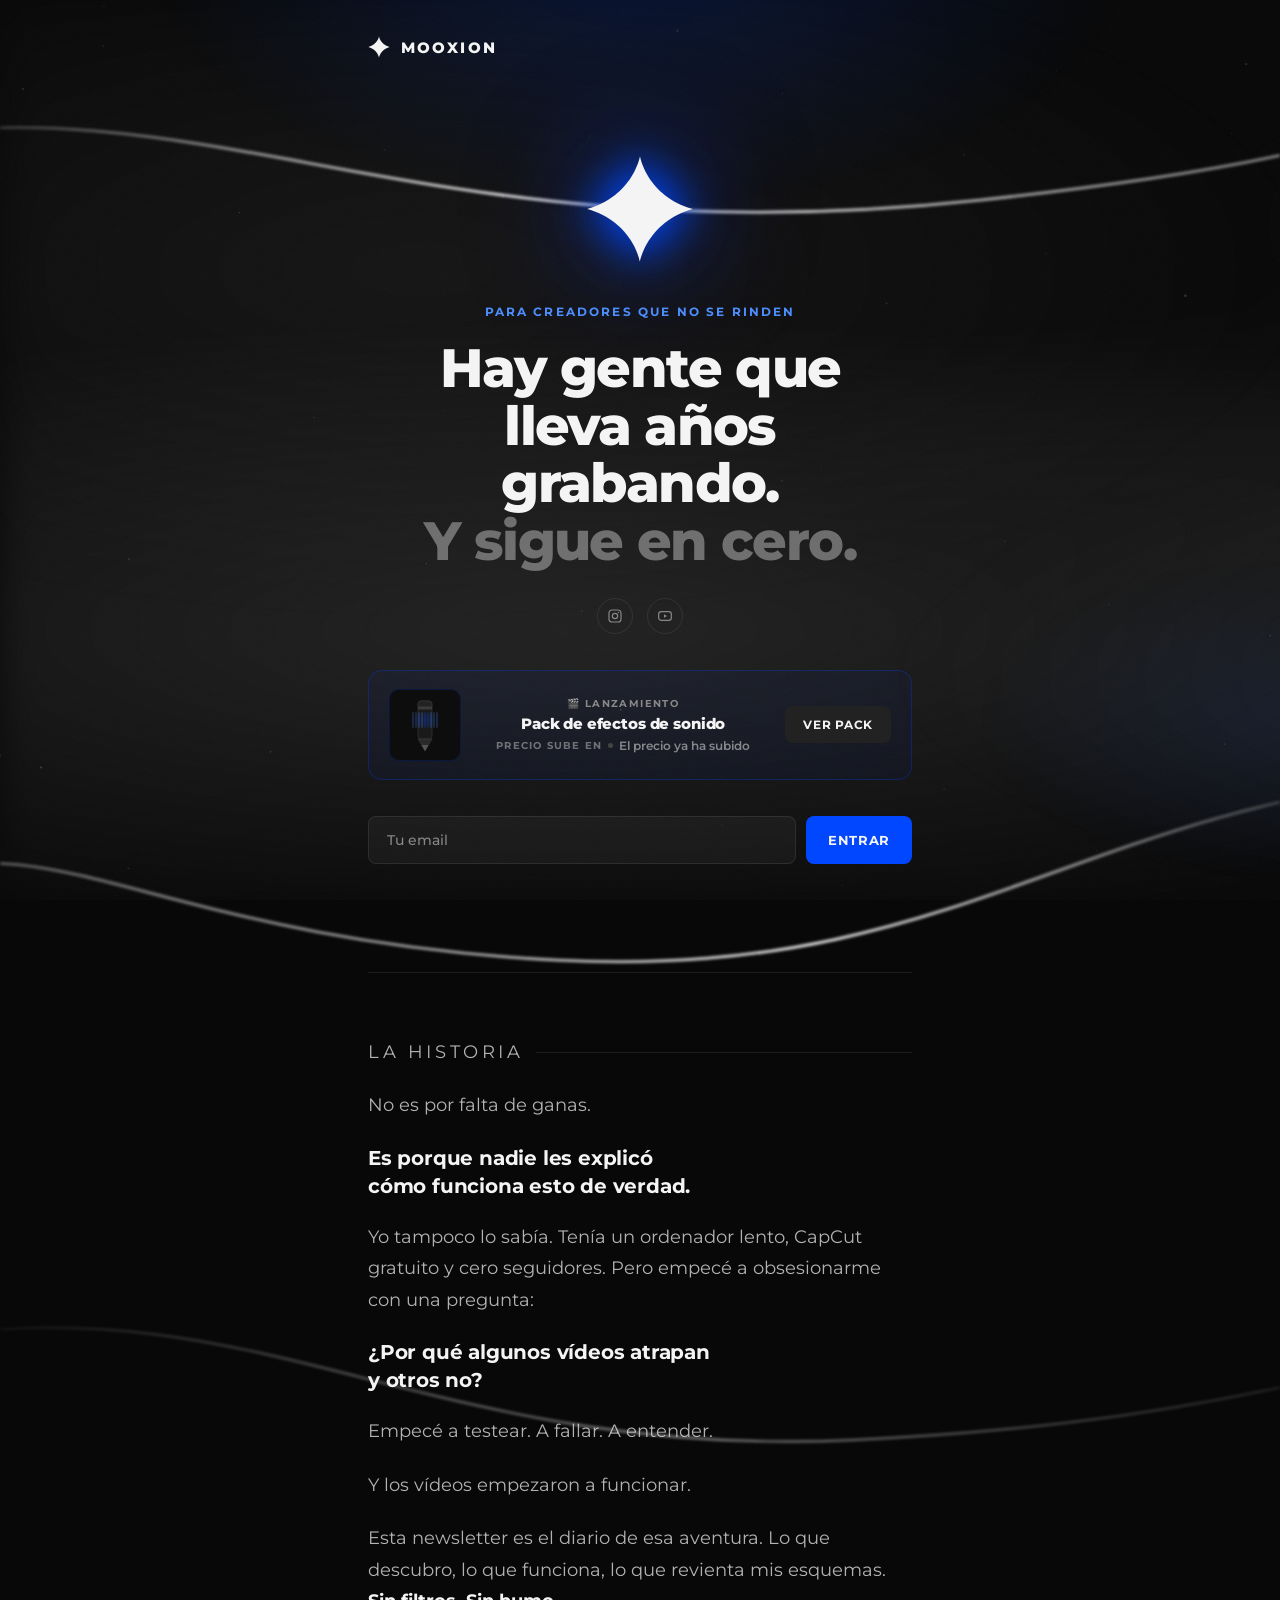
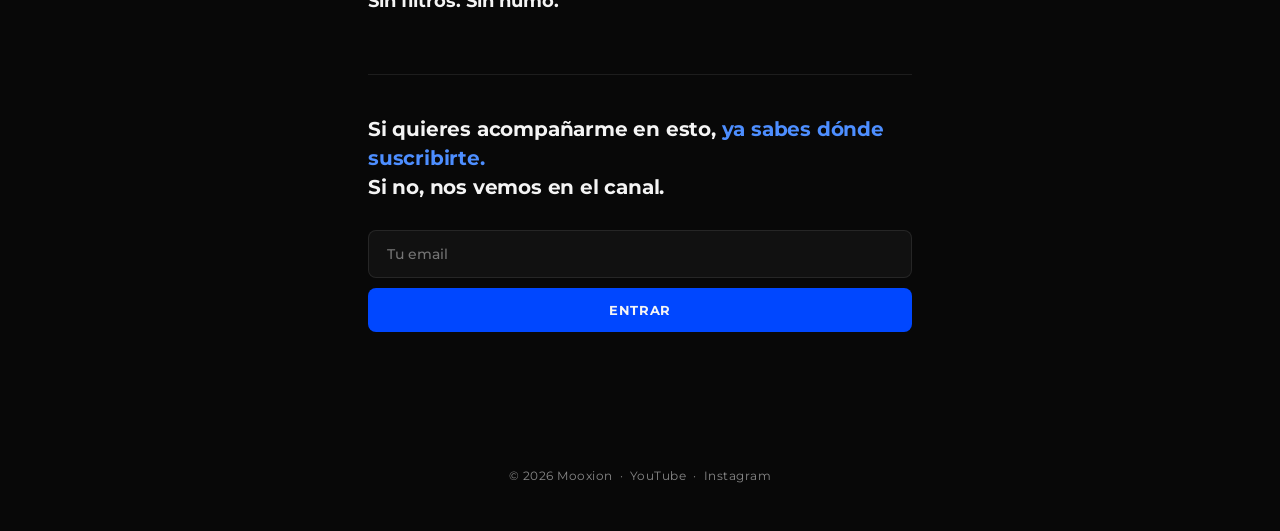
==== commit 9e5948d8: "Add files via upload" ====
--- a/index.html
+++ b/index.html
@@ -2,8 +2,9 @@
 <html lang="es">
 <head>
 <meta charset="UTF-8">
+<link rel="icon" type="image/png" href="[data-uri]">
 <meta name="viewport" content="width=device-width, initial-scale=1.0">
-<title>Mooxion — La aventura de crear</title>
+<title>Mooxion</title>
 <meta name="description" content="El diario de un creador que empezó desde cero. Sin humo. Sin filtros. Solo el proceso real.">
 <link rel="preconnect" href="https://fonts.googleapis.com">
 <link rel="preconnect" href="https://fonts.gstatic.com" crossorigin>
@@ -449,6 +450,153 @@
   @media (prefers-reduced-motion: reduce) {
     .fog-layer, .fog-layer-2 { animation: none; }
   }
+
+  
+
+
+  /* ── SFX Product block ── */
+  .sfx-block {
+    margin-top: 36px;
+    width: 100%;
+    border-radius: 14px;
+    border: 1px solid rgba(0,71,255,0.28);
+    background: rgba(0,71,255,0.05);
+    overflow: hidden;
+    transition: border-color .25s, background .25s;
+    cursor: pointer;
+  }
+  .sfx-block:hover { border-color: rgba(0,71,255,0.55); background: rgba(0,71,255,0.09); }
+
+  .sfx-inner {
+    display: flex;
+    align-items: center;
+    gap: 20px;
+    padding: 18px 20px;
+    text-decoration: none;
+    color: inherit;
+  }
+
+  /* El SVG del lápiz */
+  .sfx-svg-wrap {
+    flex-shrink: 0;
+    width: 72px;
+    height: 72px;
+    border-radius: 10px;
+    background: #0d0d0d;
+    border: 1px solid rgba(0,71,255,0.2);
+    display: flex;
+    align-items: center;
+    justify-content: center;
+    overflow: hidden;
+  }
+
+  .sfx-info { flex: 1; min-width: 0; }
+
+  .sfx-badge {
+    font-size: 10px;
+    font-weight: 700;
+    letter-spacing: 0.14em;
+    text-transform: uppercase;
+    color: var(--blue-soft);
+    margin-bottom: 5px;
+  }
+
+  .sfx-name {
+    font-size: 15px;
+    font-weight: 800;
+    color: var(--white);
+    line-height: 1.2;
+    margin-bottom: 5px;
+    letter-spacing: -0.01em;
+  }
+
+  .sfx-countdown {
+    display: flex;
+    align-items: center;
+    justify-content: center;
+    gap: 6px;
+    font-size: 12px;
+    font-weight: 600;
+    color: rgba(244,244,244,0.5);
+    margin-top: 4px;
+  }
+
+  .sfx-countdown-label {
+    font-size: 10px;
+    font-weight: 700;
+    letter-spacing: 0.12em;
+    text-transform: uppercase;
+    color: rgba(244,244,244,0.4);
+  }
+
+  .sfx-dot {
+    width: 5px; height: 5px;
+    border-radius: 50%;
+    background: var(--blue-soft);
+    flex-shrink: 0;
+    animation: dot-pulse 1.4s ease-in-out infinite;
+  }
+
+  @keyframes dot-pulse {
+    0%,100% { opacity:1; transform:scale(1); }
+    50%      { opacity:0.35; transform:scale(0.65); }
+  }
+
+  .sfx-cta {
+    flex-shrink: 0;
+    background: var(--blue);
+    color: var(--white);
+    border: none;
+    border-radius: 8px;
+    padding: 11px 18px;
+    font-family: 'Montserrat', sans-serif;
+    font-weight: 700;
+    font-size: 12px;
+    letter-spacing: 0.06em;
+    text-transform: uppercase;
+    cursor: pointer;
+    transition: background .2s, transform .15s, box-shadow .2s;
+    white-space: nowrap;
+    text-decoration: none;
+    display: block;
+  }
+  .sfx-cta:hover {
+    background: var(--blue-soft);
+    transform: translateY(-1px);
+    box-shadow: 0 6px 20px -4px rgba(0,71,255,0.55);
+  }
+
+  /* Waveform animada dentro del SVG */
+  .wv-bar { animation: wv-bounce 1.2s ease-in-out infinite; }
+  .wv-bar:nth-child(1)  { animation-delay: 0s;    animation-duration: 1.1s; }
+  .wv-bar:nth-child(2)  { animation-delay: .08s;  animation-duration: 1.3s; }
+  .wv-bar:nth-child(3)  { animation-delay: .16s;  animation-duration: 0.9s; }
+  .wv-bar:nth-child(4)  { animation-delay: .24s;  animation-duration: 1.2s; }
+  .wv-bar:nth-child(5)  { animation-delay: .04s;  animation-duration: 1.0s; }
+  .wv-bar:nth-child(6)  { animation-delay: .12s;  animation-duration: 1.4s; }
+  .wv-bar:nth-child(7)  { animation-delay: .2s;   animation-duration: 1.1s; }
+  .wv-bar:nth-child(8)  { animation-delay: .28s;  animation-duration: 0.95s; }
+  .wv-bar:nth-child(9)  { animation-delay: .36s;  animation-duration: 1.25s; }
+  .wv-bar:nth-child(10) { animation-delay: .44s;  animation-duration: 1.05s; }
+
+  @keyframes wv-bounce {
+    0%,100% { transform: scaleY(0.25); opacity: 0.5; }
+    50%      { transform: scaleY(1);   opacity: 1; }
+  }
+
+  .sfx-expired .sfx-badge { color: var(--grey-dim); }
+  .sfx-expired .sfx-dot   { background:#444; animation:none; }
+  .sfx-expired .sfx-cta   { background:#222; box-shadow:none; }
+  .sfx-expired .sfx-cta:hover { background:#2a2a2a; transform:none; }
+  .sfx-expired .wv-bar    { animation:none; opacity:0.2; }
+
+  @media (max-width:480px) {
+    .sfx-inner { flex-wrap: wrap; }
+    .sfx-cta   { width:100%; text-align:center; padding:13px; }
+  }
+
+  .anim-sfx { animation: fadeUp 0.7s cubic-bezier(0.22,1,0.36,1) 1.25s both; }
+
 </style>
 </head>
 <body>
@@ -530,6 +678,56 @@
       </a>
     </div>
 
+    
+    <div class="sfx-block anim-sfx" id="sfx-block">
+      <a class="sfx-inner" href="https://mooxion.gumroad.com/l/efectos" target="_blank" rel="noopener">
+        <div class="sfx-svg-wrap">
+          <svg width="56" height="56" viewBox="0 0 56 56" xmlns="http://www.w3.org/2000/svg" aria-hidden="true">
+  <!-- Cuerpo del lápiz -->
+  <rect x="21" y="4" width="14" height="38" rx="3" fill="#1a1a1a" stroke="#333" stroke-width="0.8"/>
+  <!-- Punta metalica -->
+  <polygon points="21,42 35,42 28,54" fill="#2a2a2a" stroke="#3a3a3a" stroke-width="0.6"/>
+  <!-- Punta final (mina) -->
+  <polygon points="24.5,48 31.5,48 28,54" fill="#555"/>
+  <!-- Goma / tapa -->
+  <rect x="21" y="4" width="14" height="7" rx="3" fill="#222" stroke="#3a3a3a" stroke-width="0.6"/>
+  <!-- Anilla metalica -->
+  <rect x="21" y="9.5" width="14" height="3" fill="#3a3a3a"/>
+  <!-- Waveform azul neon encima del lapiz — barras centradas -->
+  <g transform="translate(28, 23)" style="transform-box:fill-box; transform-origin:center;">
+    <rect class="wv-bar" x="-13" y="-8" width="2" height="16" rx="1" fill="#4D8EFF" style="transform-origin:center;"/>
+    <rect class="wv-bar" x="-10" y="-8" width="2" height="16" rx="1" fill="#4D8EFF" style="transform-origin:center;"/>
+    <rect class="wv-bar" x="-7"  y="-8" width="2" height="16" rx="1" fill="#4D8EFF" style="transform-origin:center;"/>
+    <rect class="wv-bar" x="-4"  y="-8" width="2" height="16" rx="1" fill="#4D8EFF" style="transform-origin:center;"/>
+    <rect class="wv-bar" x="-1"  y="-8" width="2" height="16" rx="1" fill="#0047FF" style="transform-origin:center;"/>
+    <rect class="wv-bar" x="2"   y="-8" width="2" height="16" rx="1" fill="#0047FF" style="transform-origin:center;"/>
+    <rect class="wv-bar" x="5"   y="-8" width="2" height="16" rx="1" fill="#4D8EFF" style="transform-origin:center;"/>
+    <rect class="wv-bar" x="8"   y="-8" width="2" height="16" rx="1" fill="#4D8EFF" style="transform-origin:center;"/>
+    <rect class="wv-bar" x="11"  y="-8" width="2" height="16" rx="1" fill="#4D8EFF" style="transform-origin:center;"/>
+  </g>
+  <!-- Glow del neon -->
+  <rect x="13" y="15" width="30" height="16" rx="2" fill="url(#glow-wave)" opacity="0.18"/>
+  <defs>
+    <radialGradient id="glow-wave" cx="50%" cy="50%" r="50%">
+      <stop offset="0%" stop-color="#0047FF" stop-opacity="1"/>
+      <stop offset="100%" stop-color="#0047FF" stop-opacity="0"/>
+    </radialGradient>
+  </defs>
+</svg>
+        </div>
+        <div class="sfx-info">
+          <p class="sfx-badge" id="sfx-badge">🎬 Lanzamiento</p>
+          <p class="sfx-name">Pack de efectos de sonido</p>
+          <div class="sfx-countdown">
+            <span class="sfx-countdown-label">Precio sube en</span>
+            <span class="sfx-dot" id="sfx-dot"></span>
+            <span id="sfx-timer">Calculando...</span>
+          </div>
+        </div>
+        <span class="sfx-cta" id="sfx-cta">Ver pack</span>
+      </a>
+    </div>
+
     <div class="form-area anim-form">
       <form id="kit-form">
         <input
@@ -717,5 +915,39 @@
   }
 })();
 </script>
+
+
+
+
+<script>
+(function() {
+  // Contador fijo: termina el 7 de septiembre de 2026 a las 23:00 hora española (CEST, UTC+2)
+  const END = new Date('2026-09-07T23:00:00+02:00').getTime();
+  const timerEl = document.getElementById('sfx-timer');
+  const badgeEl = document.getElementById('sfx-badge');
+  const dotEl   = document.getElementById('sfx-dot');
+  const blockEl = document.getElementById('sfx-block');
+
+  function pad(n) { return String(n).padStart(2, '0'); }
+
+  function tick() {
+    const diff = END - Date.now();
+    if (diff <= 0) {
+      if (timerEl) timerEl.textContent = 'El precio ya ha subido';
+      if (badgeEl) badgeEl.textContent = '🎬 Lanzamiento';
+      if (dotEl)   { dotEl.style.background = '#444'; dotEl.style.animation = 'none'; }
+      if (blockEl) blockEl.classList.add('sfx-expired');
+      return;
+    }
+    const h = Math.floor(diff / 3600000);
+    const m = Math.floor((diff % 3600000) / 60000);
+    const s = Math.floor((diff % 60000) / 1000);
+    if (timerEl) timerEl.textContent = pad(h) + 'h ' + pad(m) + 'm ' + pad(s) + 's';
+    setTimeout(tick, 1000);
+  }
+  tick();
+})();
+</script>
+
 </body>
 </html>
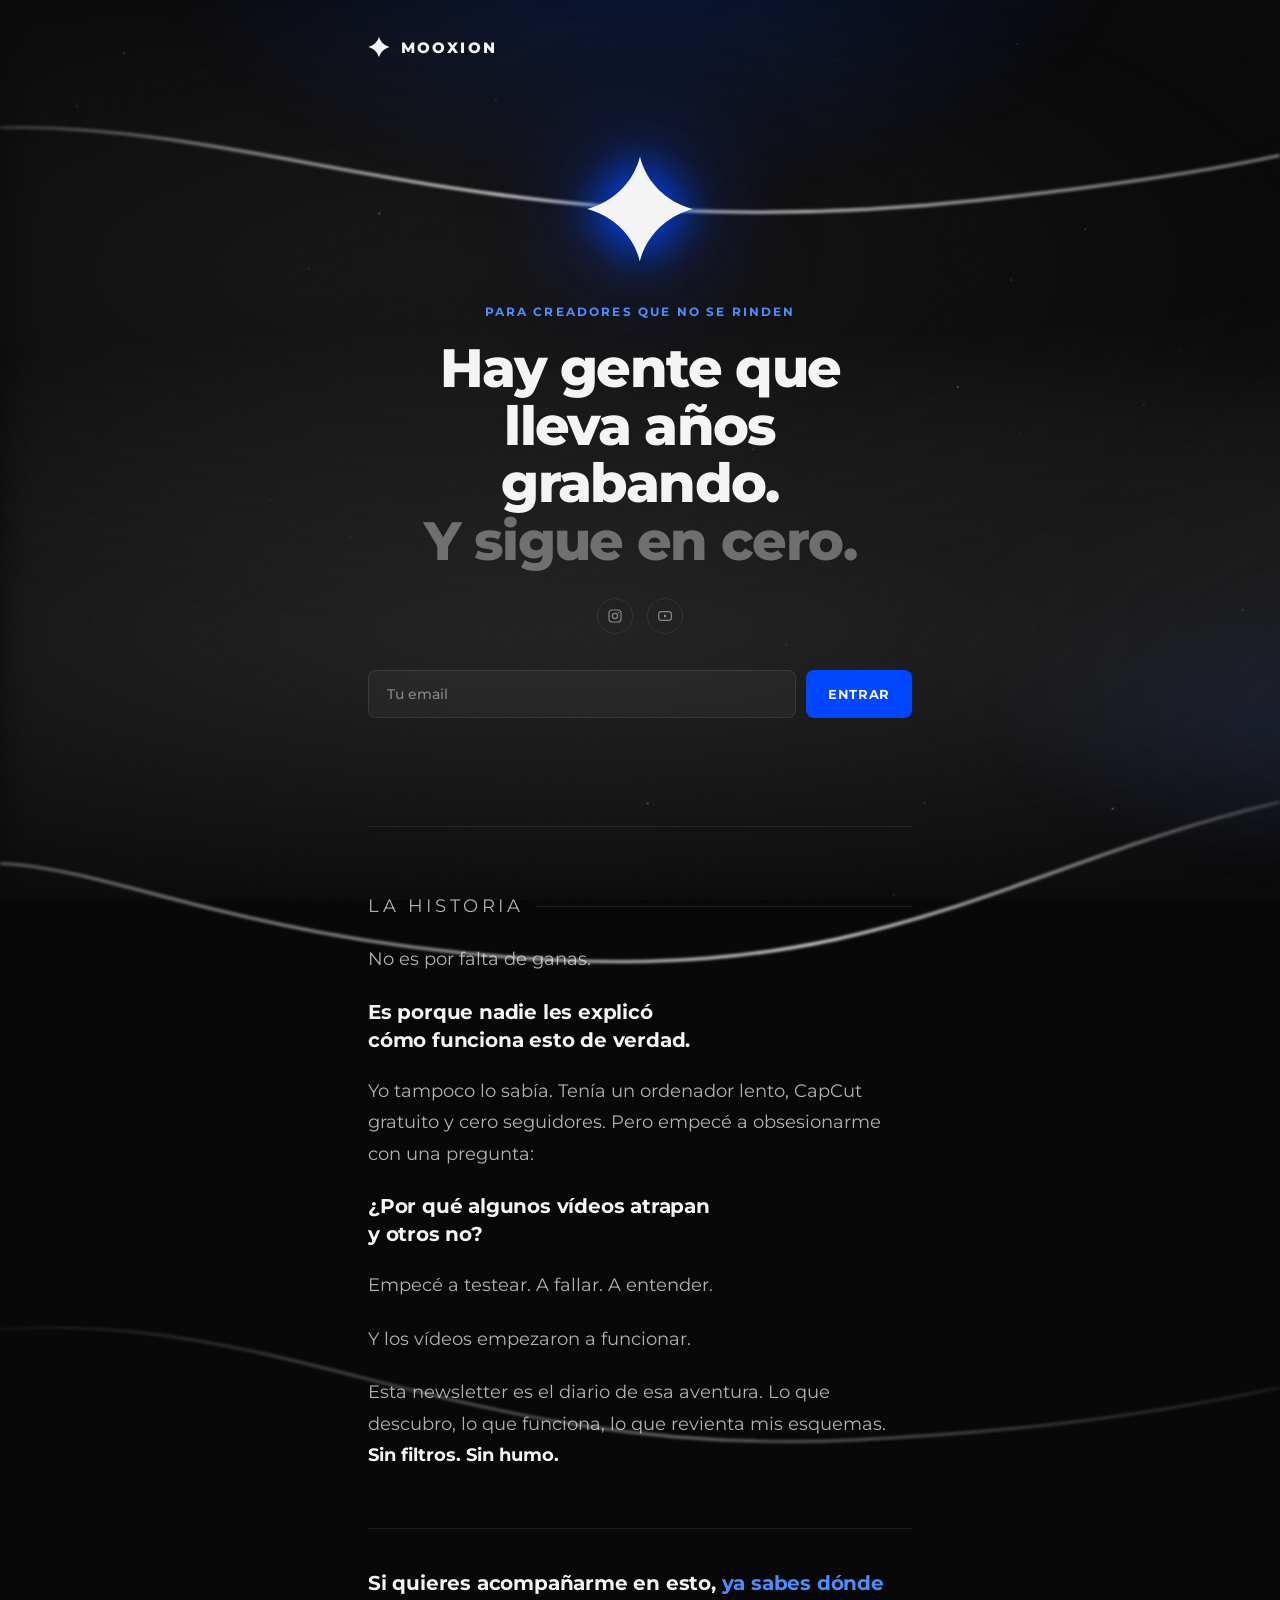
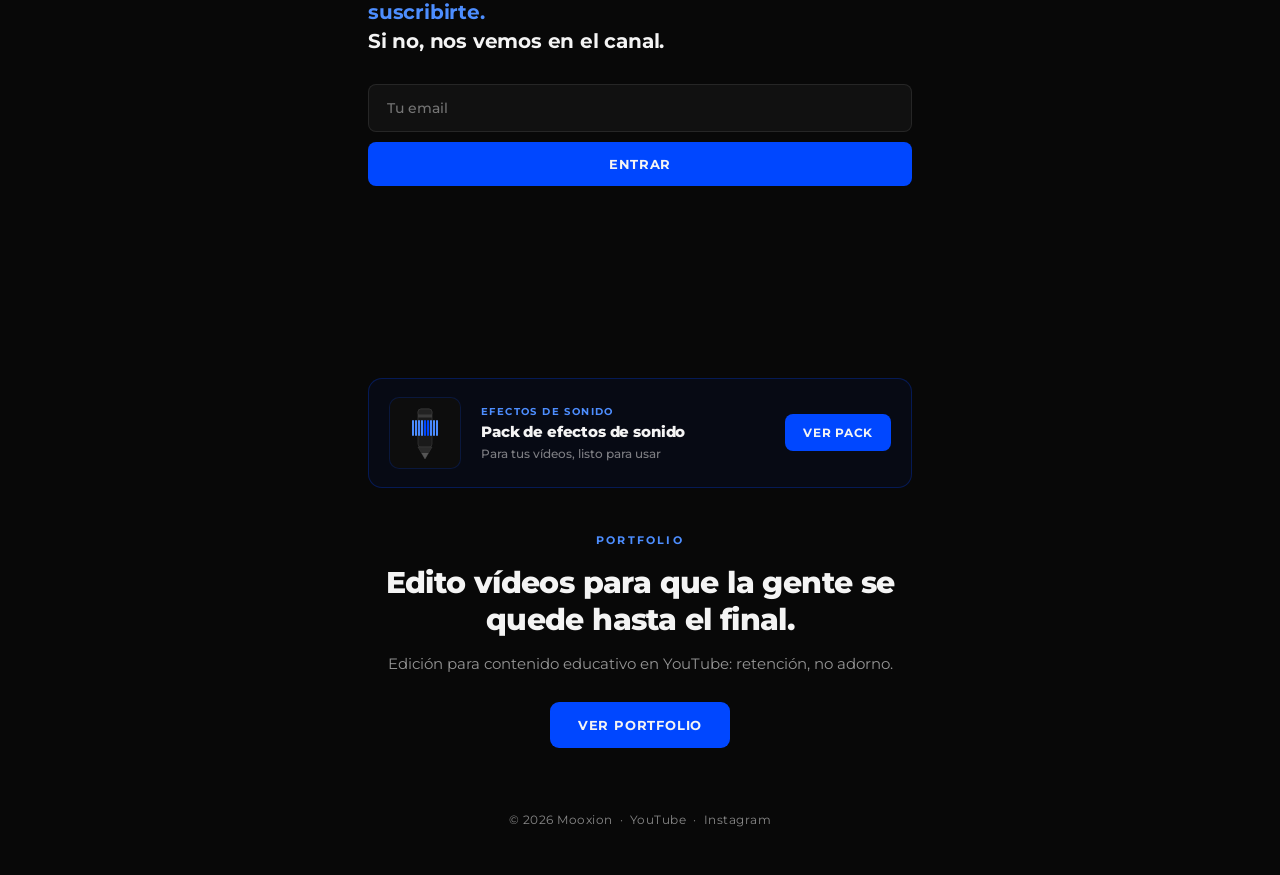
==== commit e55dee3c: "Add files via upload" ====
--- a/index.html
+++ b/index.html
@@ -2,7 +2,7 @@
 <html lang="es">
 <head>
 <meta charset="UTF-8">
-<link rel="icon" type="image/png" href="[data-uri]">
+<link rel="icon" type="image/svg+xml" href="[data-uri]">
 <meta name="viewport" content="width=device-width, initial-scale=1.0">
 <title>Mooxion</title>
 <meta name="description" content="El diario de un creador que empezó desde cero. Sin humo. Sin filtros. Solo el proceso real.">
@@ -339,7 +339,7 @@
 
   /* ── Footer ── */
   footer {
-    padding: 0 0 48px;
+    padding: 64px 0 48px;
     text-align: center;
     font-size: 12px;
     color: var(--grey-dim);
@@ -456,7 +456,6 @@
 
   /* ── SFX Product block ── */
   .sfx-block {
-    margin-top: 36px;
     width: 100%;
     border-radius: 14px;
     border: 1px solid rgba(0,71,255,0.28);
@@ -510,36 +509,11 @@
     letter-spacing: -0.01em;
   }
 
-  .sfx-countdown {
-    display: flex;
-    align-items: center;
-    justify-content: center;
-    gap: 6px;
+  .sfx-tagline {
     font-size: 12px;
-    font-weight: 600;
+    font-weight: 500;
     color: rgba(244,244,244,0.5);
-    margin-top: 4px;
-  }
-
-  .sfx-countdown-label {
-    font-size: 10px;
-    font-weight: 700;
-    letter-spacing: 0.12em;
-    text-transform: uppercase;
-    color: rgba(244,244,244,0.4);
-  }
-
-  .sfx-dot {
-    width: 5px; height: 5px;
-    border-radius: 50%;
-    background: var(--blue-soft);
-    flex-shrink: 0;
-    animation: dot-pulse 1.4s ease-in-out infinite;
-  }
-
-  @keyframes dot-pulse {
-    0%,100% { opacity:1; transform:scale(1); }
-    50%      { opacity:0.35; transform:scale(0.65); }
+    margin-top: 2px;
   }
 
   .sfx-cta {
@@ -584,18 +558,71 @@
     50%      { transform: scaleY(1);   opacity: 1; }
   }
 
-  .sfx-expired .sfx-badge { color: var(--grey-dim); }
-  .sfx-expired .sfx-dot   { background:#444; animation:none; }
-  .sfx-expired .sfx-cta   { background:#222; box-shadow:none; }
-  .sfx-expired .sfx-cta:hover { background:#2a2a2a; transform:none; }
-  .sfx-expired .wv-bar    { animation:none; opacity:0.2; }
-
   @media (max-width:480px) {
     .sfx-inner { flex-wrap: wrap; }
     .sfx-cta   { width:100%; text-align:center; padding:13px; }
   }
 
-  .anim-sfx { animation: fadeUp 0.7s cubic-bezier(0.22,1,0.36,1) 1.25s both; }
+  .anim-sfx { animation: fadeUp 0.7s cubic-bezier(0.22,1,0.36,1) 0.2s both; }
+
+  /* ── Offers wrapper (SFX + Portfolio, debajo de la story) ── */
+  .offers {
+    padding: 56px 0 0;
+  }
+
+  /* ── Portfolio ── */
+  .portfolio {
+    margin-top: 44px;
+    text-align: center;
+  }
+
+  .portfolio .section-label {
+    font-size: 11px;
+    font-weight: 700;
+    letter-spacing: 0.2em;
+    text-transform: uppercase;
+    color: var(--blue-soft);
+    margin-bottom: 16px;
+  }
+
+  .portfolio h2 {
+    font-weight: 800;
+    font-size: clamp(1.4rem, 3.6vw, 1.9rem);
+    letter-spacing: -0.02em;
+    line-height: 1.2;
+    color: var(--white);
+    margin-bottom: 14px;
+  }
+
+  .portfolio p {
+    font-size: 15px;
+    line-height: 1.6;
+    color: rgba(244,244,244,0.6);
+    margin-bottom: 26px;
+  }
+
+  .btn-primary {
+    display: inline-block;
+    background: var(--blue);
+    color: var(--white);
+    border: none;
+    border-radius: 9px;
+    padding: 15px 28px;
+    font-family: 'Montserrat', sans-serif;
+    font-weight: 700;
+    font-size: 13px;
+    letter-spacing: 0.06em;
+    text-transform: uppercase;
+    text-decoration: none;
+    cursor: pointer;
+    transition: background .2s, transform .15s, box-shadow .2s;
+  }
+
+  .btn-primary:hover {
+    background: var(--blue-soft);
+    transform: translateY(-1px);
+    box-shadow: 0 8px 22px -6px rgba(0,71,255,0.55);
+  }
 
 </style>
 </head>
@@ -678,8 +705,72 @@
       </a>
     </div>
 
-    
-    <div class="sfx-block anim-sfx" id="sfx-block">
+    <div class="form-area anim-form">
+      <form id="kit-form">
+        <input
+          type="email"
+          name="email_address"
+          id="email_address"
+          placeholder="Tu email"
+          required
+          autocomplete="email"
+          aria-label="Tu correo electrónico"
+        >
+        <button type="submit" class="btn-sub" id="btn-sub">Entrar</button>
+      </form>
+      <p class="form-status" id="form-status" role="status" aria-live="polite"></p>
+    </div>
+
+  </section>
+
+  <div class="divider anim-divider"></div>
+
+  <!-- ── STORY ── -->
+  <section class="story anim-story">
+
+    <p class="story-label">La historia</p>
+
+    <p>No es por falta de ganas.</p>
+
+    <p class="beat">Es porque nadie les explicó<br>cómo funciona esto de verdad.</p>
+
+    <p>Yo tampoco lo sabía. Tenía un ordenador lento, CapCut gratuito y cero seguidores. Pero empecé a obsesionarme con una pregunta:</p>
+
+    <p class="beat">¿Por qué algunos vídeos atrapan<br>y otros no?</p>
+
+    <p>Empecé a testear. A fallar. A entender.</p>
+
+    <p>Y los vídeos empezaron a funcionar.</p>
+
+    <p>Esta newsletter es el diario de esa aventura. Lo que descubro, lo que funciona, lo que revienta mis esquemas. <strong>Sin filtros. Sin humo.</strong></p>
+
+    <div class="cta-final">
+      <p>Si quieres acompañarme en esto, <span>ya sabes dónde suscribirte.</span><br>Si no, nos vemos en el canal.</p>
+
+      <!-- Second form -->
+      <form id="kit-form-2">
+        <input
+          type="email"
+          name="email_address"
+          id="email_address_2"
+          placeholder="Tu email"
+          required
+          autocomplete="email"
+          aria-label="Tu correo electrónico"
+          style="flex:1;min-width:0;background:rgba(244,244,244,0.04);border:1.5px solid rgba(244,244,244,0.09);border-radius:8px;padding:14px 18px;font-family:'Montserrat',sans-serif;font-size:14px;font-weight:500;color:#F4F4F4;outline:none;transition:border-color .2s,background .2s;width:100%;margin-bottom:10px;"
+        >
+        <button type="submit" class="btn-sub" id="btn-sub-2" style="width:100%;">Entrar</button>
+      </form>
+      <p class="form-status" id="form-status-2" role="status" aria-live="polite"></p>
+
+    </div>
+
+  </section>
+
+  <!-- ── OFFERS (SFX + Portfolio) ── -->
+  <section class="offers anim-sfx">
+
+    <div class="sfx-block" id="sfx-block">
       <a class="sfx-inner" href="https://mooxion.gumroad.com/l/efectos" target="_blank" rel="noopener">
         <div class="sfx-svg-wrap">
           <svg width="56" height="56" viewBox="0 0 56 56" xmlns="http://www.w3.org/2000/svg" aria-hidden="true">
@@ -716,76 +807,19 @@
 </svg>
         </div>
         <div class="sfx-info">
-          <p class="sfx-badge" id="sfx-badge">🎬 Lanzamiento</p>
+          <p class="sfx-badge">Efectos de sonido</p>
           <p class="sfx-name">Pack de efectos de sonido</p>
-          <div class="sfx-countdown">
-            <span class="sfx-countdown-label">Precio sube en</span>
-            <span class="sfx-dot" id="sfx-dot"></span>
-            <span id="sfx-timer">Calculando...</span>
-          </div>
+          <p class="sfx-tagline">Para tus vídeos, listo para usar</p>
         </div>
-        <span class="sfx-cta" id="sfx-cta">Ver pack</span>
+        <span class="sfx-cta">Ver pack</span>
       </a>
     </div>
 
-    <div class="form-area anim-form">
-      <form id="kit-form">
-        <input
-          type="email"
-          name="email_address"
-          id="email_address"
-          placeholder="Tu email"
-          required
-          autocomplete="email"
-          aria-label="Tu correo electrónico"
-        >
-        <button type="submit" class="btn-sub" id="btn-sub">Entrar</button>
-      </form>
-      <p class="form-status" id="form-status" role="status" aria-live="polite"></p>
-    </div>
-
-  </section>
-
-  <div class="divider anim-divider"></div>
-
-  <!-- ── STORY ── -->
-  <section class="story anim-story">
-
-    <p class="story-label">La historia</p>
-
-    <p>No es por falta de ganas.</p>
-
-    <p class="beat">Es porque nadie les explicó<br>cómo funciona esto de verdad.</p>
-
-    <p>Yo tampoco lo sabía. Tenía un ordenador lento, CapCut gratuito y cero seguidores. Pero empecé a obsesionarme con una pregunta:</p>
-
-    <p class="beat">¿Por qué algunos vídeos atrapan<br>y otros no?</p>
-
-    <p>Empecé a testear. A fallar. A entender.</p>
-
-    <p>Y los vídeos empezaron a funcionar.</p>
-
-    <p>Esta newsletter es el diario de esa aventura. Lo que descubro, lo que funciona, lo que revienta mis esquemas. <strong>Sin filtros. Sin humo.</strong></p>
-
-    <div class="cta-final">
-      <p>Si quieres acompañarme en esto, <span>ya sabes dónde suscribirte.</span><br>Si no, nos vemos en el canal.</p>
-
-      <!-- Second form -->
-      <form id="kit-form-2">
-        <input
-          type="email"
-          name="email_address"
-          id="email_address_2"
-          placeholder="Tu email"
-          required
-          autocomplete="email"
-          aria-label="Tu correo electrónico"
-          style="flex:1;min-width:0;background:rgba(244,244,244,0.04);border:1.5px solid rgba(244,244,244,0.09);border-radius:8px;padding:14px 18px;font-family:'Montserrat',sans-serif;font-size:14px;font-weight:500;color:#F4F4F4;outline:none;transition:border-color .2s,background .2s;width:100%;margin-bottom:10px;"
-        >
-        <button type="submit" class="btn-sub" id="btn-sub-2" style="width:100%;">Entrar</button>
-      </form>
-      <p class="form-status" id="form-status-2" role="status" aria-live="polite"></p>
-
+    <div class="portfolio">
+      <p class="section-label">Portfolio</p>
+      <h2>Edito vídeos para que la gente se quede hasta el final.</h2>
+      <p>Edición para contenido educativo en YouTube: retención, no adorno.</p>
+      <a class="btn-primary" href="https://mooxion.com/portfolio/">Ver portfolio</a>
     </div>
 
   </section>
@@ -918,36 +952,5 @@
 
 
 
-
-<script>
-(function() {
-  // Contador fijo: termina el 7 de septiembre de 2026 a las 23:00 hora española (CEST, UTC+2)
-  const END = new Date('2026-09-07T23:00:00+02:00').getTime();
-  const timerEl = document.getElementById('sfx-timer');
-  const badgeEl = document.getElementById('sfx-badge');
-  const dotEl   = document.getElementById('sfx-dot');
-  const blockEl = document.getElementById('sfx-block');
-
-  function pad(n) { return String(n).padStart(2, '0'); }
-
-  function tick() {
-    const diff = END - Date.now();
-    if (diff <= 0) {
-      if (timerEl) timerEl.textContent = 'El precio ya ha subido';
-      if (badgeEl) badgeEl.textContent = '🎬 Lanzamiento';
-      if (dotEl)   { dotEl.style.background = '#444'; dotEl.style.animation = 'none'; }
-      if (blockEl) blockEl.classList.add('sfx-expired');
-      return;
-    }
-    const h = Math.floor(diff / 3600000);
-    const m = Math.floor((diff % 3600000) / 60000);
-    const s = Math.floor((diff % 60000) / 1000);
-    if (timerEl) timerEl.textContent = pad(h) + 'h ' + pad(m) + 'm ' + pad(s) + 's';
-    setTimeout(tick, 1000);
-  }
-  tick();
-})();
-</script>
-
 </body>
 </html>
